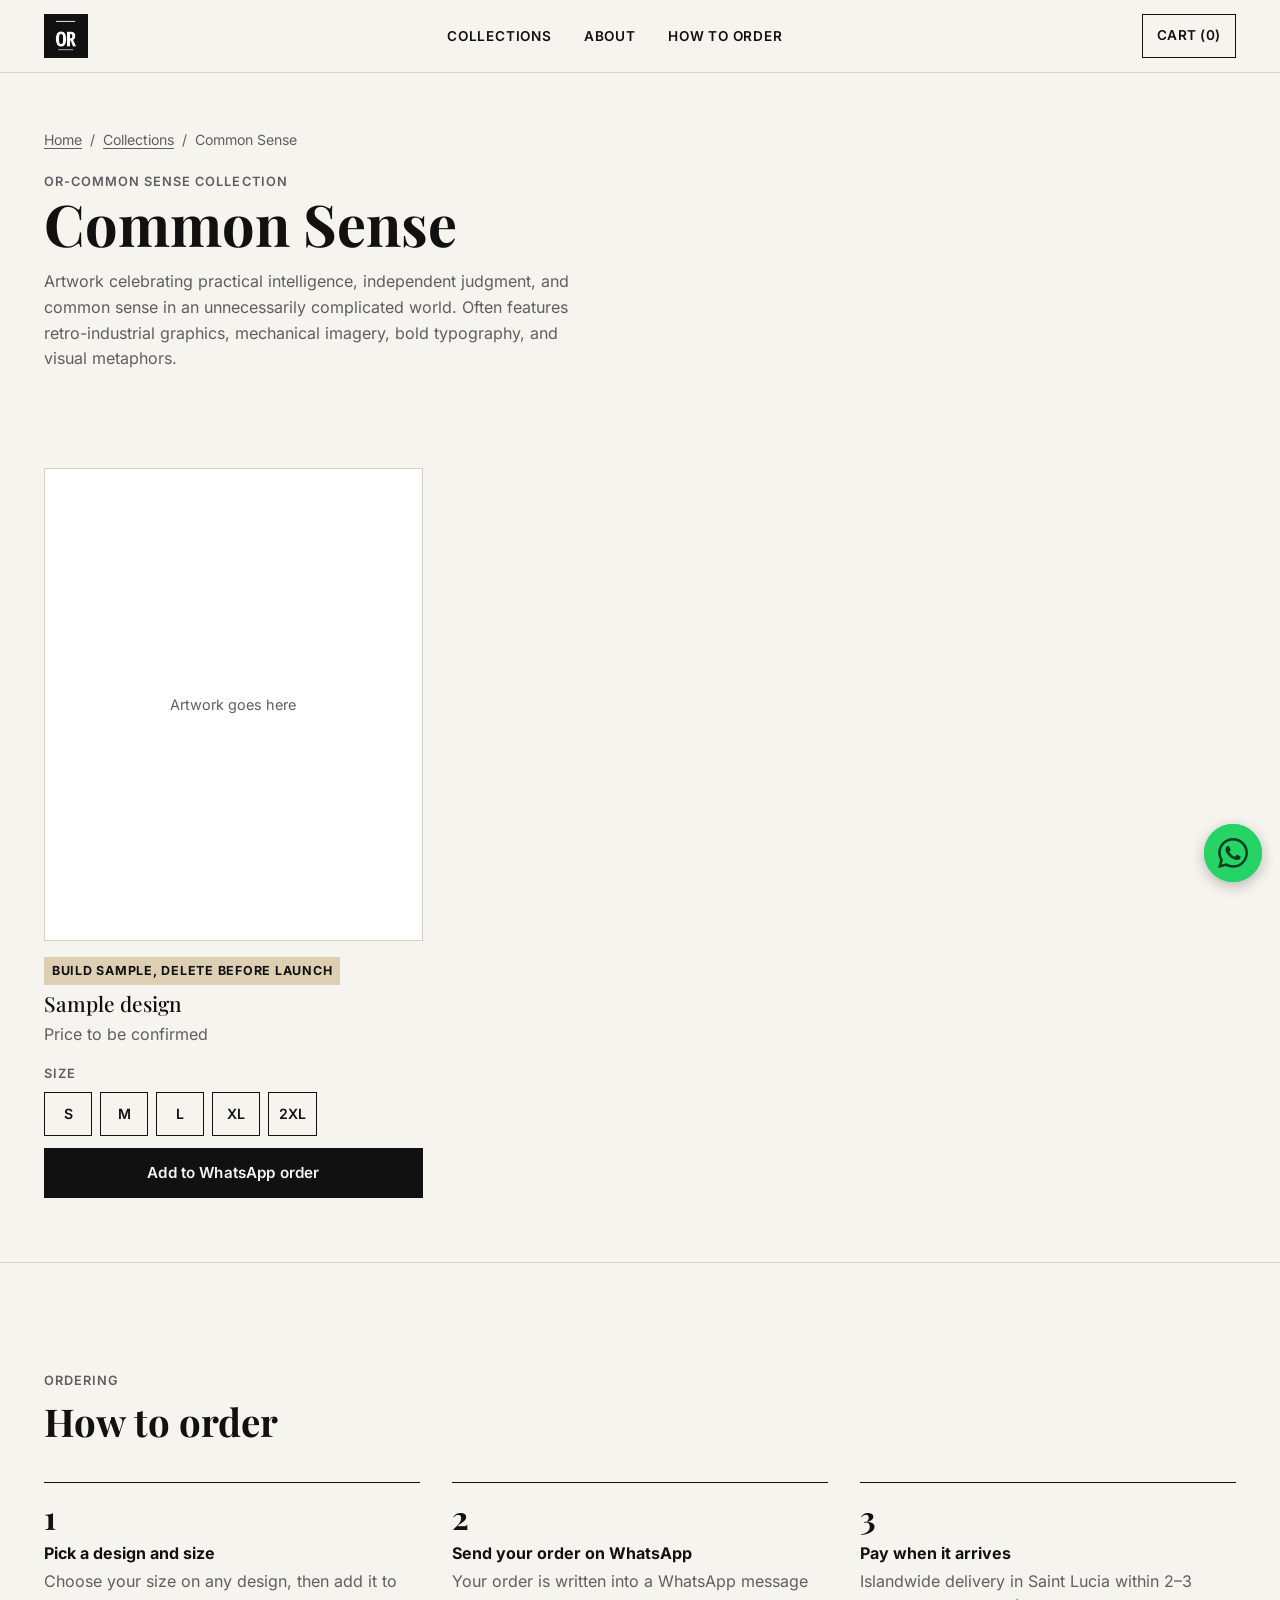
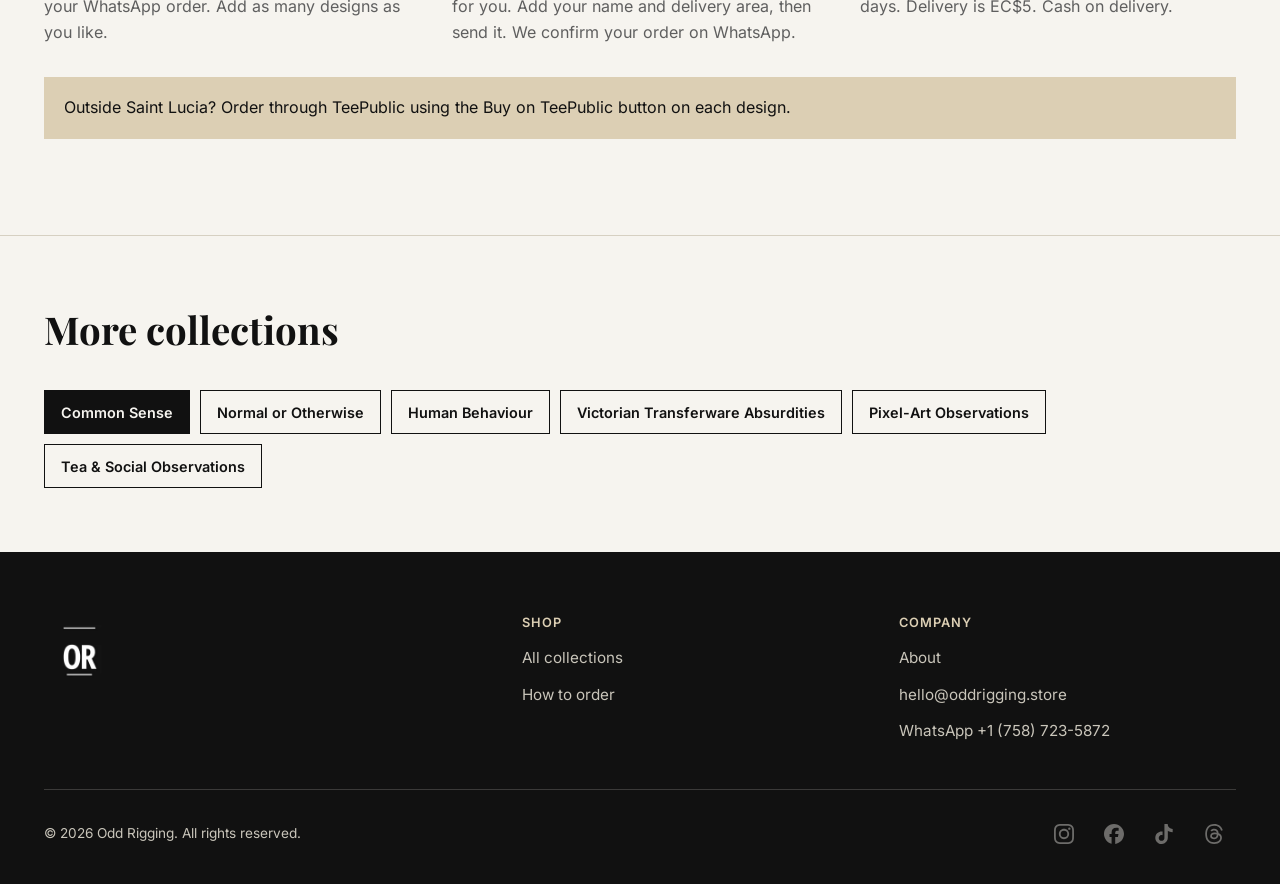
==== common-sense.html @ 27096a39 "Add files via upload" ====
<!DOCTYPE html>
<html lang="en">
<head>
<meta charset="UTF-8">
<meta name="viewport" content="width=device-width, initial-scale=1">
<meta http-equiv="Content-Security-Policy" content="default-src 'self'; script-src 'self'; style-src 'self'; img-src 'self' data:; font-src 'self'; connect-src 'self'; form-action 'self' https://app.kit.com; frame-src 'none'; object-src 'none'; base-uri 'self'; manifest-src 'self'">
<meta name="referrer" content="strict-origin-when-cross-origin">
<title>Common Sense | ODD RIGGING</title>
<meta name="description" content="Common Sense: T-shirts by ODD RIGGING, sizes S to 2XL. Order on WhatsApp for islandwide Saint Lucia delivery, or buy on TeePublic.">
<meta name="robots" content="index, follow">
<link rel="canonical" href="https://oddrigging.store/common-sense.html">
<meta name="theme-color" content="#111111">

<meta property="og:type" content="website">
<meta property="og:site_name" content="ODD RIGGING">
<meta property="og:locale" content="en_US">
<meta property="og:title" content="Common Sense | ODD RIGGING">
<meta property="og:description" content="Common Sense: T-shirts by ODD RIGGING, sizes S to 2XL. Order on WhatsApp for islandwide Saint Lucia delivery, or buy on TeePublic.">
<meta property="og:url" content="https://oddrigging.store/common-sense.html">
<!-- ASSET NEEDED: images/og-cover.jpg, exactly 1200x630 -->
<meta property="og:image" content="https://oddrigging.store/images/og-cover.jpg">
<meta property="og:image:width" content="1200">
<meta property="og:image:height" content="630">
<meta property="og:image:alt" content="ODD RIGGING wordmark and OR mark">
<meta name="twitter:card" content="summary_large_image">
<meta name="twitter:title" content="Common Sense | ODD RIGGING">
<meta name="twitter:description" content="Common Sense: T-shirts by ODD RIGGING, sizes S to 2XL. Order on WhatsApp for islandwide Saint Lucia delivery, or buy on TeePublic.">
<meta name="twitter:image" content="https://oddrigging.store/images/og-cover.jpg">

<!-- Full favicon set + site.webmanifest come in the SEO stage -->
<link rel="icon" type="image/png" sizes="160x160" href="images/or-mark-160.png">
<link rel="apple-touch-icon" href="images/or-mark-512.png">

<link rel="preload" href="assets/fonts/playfair-display-latin-700-normal.woff2" as="font" type="font/woff2" crossorigin>
<link rel="preload" href="assets/fonts/inter-latin-400-normal.woff2" as="font" type="font/woff2" crossorigin>
<link rel="stylesheet" href="assets/css/or.css">
<script src="assets/js/or.js" defer></script>
<script type="application/ld+json">
{
 "@context": "https://schema.org",
 "@type": "CollectionPage",
 "name": "Common Sense | ODD RIGGING",
 "url": "https://oddrigging.store/common-sense.html",
 "description": "Artwork celebrating practical intelligence, independent judgment, and common sense in an unnecessarily complicated world. Often features retro-industrial graphics, mechanical imagery, bold typography, and visual metaphors.",
 "isPartOf": {
  "@type": "WebSite",
  "name": "ODD RIGGING",
  "url": "https://oddrigging.store/"
 }
}
</script>
<script type="application/ld+json">
{
 "@context": "https://schema.org",
 "@type": "BreadcrumbList",
 "itemListElement": [
  {
   "@type": "ListItem",
   "position": 1,
   "name": "Home",
   "item": "https://oddrigging.store/"
  },
  {
   "@type": "ListItem",
   "position": 2,
   "name": "Common Sense",
   "item": "https://oddrigging.store/common-sense.html"
  }
 ]
}
</script>
</head>
<body>
<a href="#main" class="skip-link">Skip to main content</a>

<header class="site-header">
  <div class="wrap header-inner">
    <a href="./" class="brand">
      <picture>
        <source srcset="images/or-mark-160.webp" type="image/webp">
        <img src="images/or-mark-160.png" alt="ODD RIGGING home" width="44" height="44">
      </picture>
    </a>
    <nav class="main-nav" aria-label="Main">
      <ul>
        <li><a href="index.html#collections">Collections</a></li>
        <li><a href="index.html#about">About</a></li>
        <li><a href="index.html#how-to-order">How to order</a></li>
      </ul>
    </nav>
    <div class="header-actions">
      <button type="button" class="cart-btn" data-open="cart" aria-haspopup="dialog" aria-expanded="false">Cart (<span data-or="cart-count">0</span><span class="vh" data-or="cart-unit"> items</span>)</button>
      <button type="button" class="menu-btn" data-open="menu" aria-haspopup="dialog" aria-expanded="false" aria-label="Open menu">
        <span></span><span></span><span></span>
      </button>
    </div>
  </div>
</header>

<dialog id="menu-dialog" class="sheet" aria-labelledby="menu-title">
  <div class="sheet-inner">
    <div class="sheet-head">
      <h2 id="menu-title">Menu</h2>
      <button type="button" class="close-btn" data-close-dialog aria-label="Close menu">&times;</button>
    </div>
    <nav aria-label="Mobile">
      <ul class="menu-list">
        <li><a href="index.html#collections">Collections</a></li>
        <li><a href="index.html#about">About</a></li>
        <li><a href="index.html#how-to-order">How to order</a></li>
      </ul>
    </nav>
  </div>
</dialog>

<main id="main">

  <section class="page-head" aria-labelledby="page-h">
    <div class="wrap">
      <nav class="breadcrumb" aria-label="Breadcrumb">
        <ol>
          <li><a href="./">Home</a></li>
          <li><a href="index.html#collections">Collections</a></li>
          <li aria-current="page">Common Sense</li>
        </ol>
      </nav>
      <p class="label">OR-COMMON SENSE COLLECTION</p>
      <h1 id="page-h">Common Sense</h1>
      <p class="intro">Artwork celebrating practical intelligence, independent judgment, and common sense in an unnecessarily complicated world. Often features retro-industrial graphics, mechanical imagery, bold typography, and visual metaphors.</p>
    </div>
  </section>

  <section class="section-tight" aria-labelledby="designs-h">
    <div class="wrap">
      <h2 id="designs-h" class="vh">Designs in Common Sense</h2>

      <!-- ================= DESIGN CARD TEMPLATE =================
           Copy one <article> per design (up to 6 per collection).
           data-id:        unique, lowercase, letters/numbers/hyphens (e.g. c1-01)
           data-price:     number only, e.g. 85 (currency is set in assets/js/or.js)
                           leave empty to show "Price to be confirmed"
           data-sizes:     optional, e.g. "S,M,L" — leave out to offer S to 2XL
           data-teepublic: full https://www.teepublic.com/... link — leave empty to hide the button
      <article class="product" data-id="c1-01" data-price="" data-teepublic="">
        <div class="product-media">
          <picture>
            <source srcset="images/c1-01.webp" type="image/webp">
            <img src="images/c1-01.jpg" alt="DESCRIBE THE DESIGN" width="1200" height="1500" loading="lazy" decoding="async">
          </picture>
        </div>
        <div class="product-body">
          <h3 class="product-name">DESIGN NAME</h3>
          <p class="product-price"></p>
          <div class="product-options"></div>
        </div>
      </article>
      ========================================================== -->
      <div class="product-grid">
        <!-- BUILD SAMPLE: lets you test the WhatsApp cart now. DELETE this whole <article> before launch. -->
        <article class="product" data-id="c1-sample" data-price="" data-teepublic="">
          <div class="product-media is-empty"><span>Artwork goes here</span></div>
          <div class="product-body">
            <p class="sample-flag">Build sample, delete before launch</p>
            <h3 class="product-name">Sample design</h3>
            <p class="product-price"></p>
            <div class="product-options"></div>
          </div>
        </article>
      </div>
      <p id="collection-empty" class="empty-state">Designs for this collection are being added.</p>
    </div>
  </section>

  <hr class="rule">

  <section class="section" id="how-to-order" aria-labelledby="how-h">
    <div class="wrap">
      <div class="section-head">
        <p class="label">Ordering</p>
        <h2 id="how-h">How to order</h2>
      </div>
      <ol class="steps">
        <li>
          <h3>Pick a design and size</h3>
          <p>Choose your size on any design, then add it to your WhatsApp order. Add as many designs as you like.</p>
        </li>
        <li>
          <h3>Send your order on WhatsApp</h3>
          <p>Your order is written into a WhatsApp message for you. Add your name and delivery area, then send it. We confirm your order on WhatsApp.</p>
        </li>
        <li>
          <h3>Pay when it arrives</h3>
          <p>Islandwide delivery in Saint Lucia within 2&ndash;3 days. Delivery is <span data-or="delivery-fee">EC$5</span>. Cash on delivery.</p>
        </li>
      </ol>
      <p class="abroad">Outside Saint Lucia? Order through TeePublic using the Buy on TeePublic button on each design.</p>
    </div>
  </section>

  <hr class="rule">

  <section class="section-tight" aria-labelledby="more-h">
    <div class="wrap">
      <div class="section-head"><h2 id="more-h">More collections</h2></div>
      <ul class="other-collections">
        <li><a href="common-sense.html" aria-current="page">Common Sense</a></li>
        <li><a href="normal-or-otherwise.html">Normal or Otherwise</a></li>
        <li><a href="human-behaviour.html">Human Behaviour</a></li>
        <li><a href="transferware.html">Victorian Transferware Absurdities</a></li>
        <li><a href="pixel-art.html">Pixel-Art Observations</a></li>
        <li><a href="tea.html">Tea &amp; Social Observations</a></li>
      </ul>
    </div>
  </section>

</main>

<footer class="site-footer on-dark">
  <div class="wrap">
    <div class="footer-grid">
      <div>
        <a href="./" class="footer-mark">
          <picture>
            <source srcset="images/or-mark-160.webp" type="image/webp">
            <img src="images/or-mark-160.png" alt="ODD RIGGING home" width="72" height="72" loading="lazy" decoding="async">
          </picture>
        </a>
      </div>
      <div>
        <h2 class="footer-h">Shop</h2>
        <ul class="footer-list">
          <li><a href="index.html#collections">All collections</a></li>
          <li><a href="index.html#how-to-order">How to order</a></li>
        </ul>
      </div>
      <div>
        <h2 class="footer-h">Company</h2>
        <ul class="footer-list">
          <li><a href="index.html#about">About</a></li>
          <!-- Mailbox works once Cloudflare Email Routing is set up for oddrigging.store -->
          <li><a href="mailto:hello@oddrigging.store">hello@oddrigging.store</a></li>
          <li><a href="https://wa.me/17587235872" target="_blank" rel="noopener noreferrer">WhatsApp +1 (758) 723-5872<span class="vh"> (opens WhatsApp)</span></a></li>
        </ul>
      </div>
      <!-- POLICIES column (Shipping &amp; Returns, Privacy, Terms) returns when the real pages exist. -->
    </div>
    <div class="footer-bottom">
      <p>&copy; <span data-or="year">2026</span> Odd Rigging. All rights reserved.</p>
      <ul class="social" aria-label="Social media">
          <li><a data-social="instagram" aria-disabled="true"><svg aria-hidden="true" focusable="false"><use href="assets/icons/icons.svg#i-instagram"></use></svg><span class="vh">ODD RIGGING on Instagram</span></a></li>
          <li><a data-social="facebook" aria-disabled="true"><svg aria-hidden="true" focusable="false"><use href="assets/icons/icons.svg#i-facebook"></use></svg><span class="vh">ODD RIGGING on Facebook</span></a></li>
          <li><a data-social="tiktok" aria-disabled="true"><svg aria-hidden="true" focusable="false"><use href="assets/icons/icons.svg#i-tiktok"></use></svg><span class="vh">ODD RIGGING on TikTok</span></a></li>
          <li><a data-social="threads" aria-disabled="true"><svg aria-hidden="true" focusable="false"><use href="assets/icons/icons.svg#i-threads"></use></svg><span class="vh">ODD RIGGING on Threads</span></a></li>
      </ul>
    </div>
  </div>
  <a class="wa-float" href="https://wa.me/17587235872?text=Hi%20ODD%20RIGGING%2C%20I%20have%20a%20question." target="_blank" rel="noopener noreferrer" aria-label="Chat with ODD RIGGING on WhatsApp"><svg aria-hidden="true" focusable="false"><use href="assets/icons/icons.svg#i-whatsapp"></use></svg></a>
</footer>

<dialog id="cart-dialog" class="sheet" aria-labelledby="cart-title">
  <div class="sheet-inner">
    <div class="sheet-head">
      <h2 id="cart-title">Your order</h2>
      <button type="button" class="close-btn" data-close-dialog aria-label="Close order">&times;</button>
    </div>
    <p id="cart-empty" class="cart-empty">Your order is empty. Choose a design and size to start.</p>
    <ul id="cart-lines" class="cart-lines" aria-label="Items in your order"></ul>
    <div id="cart-summary" class="cart-summary" hidden>
      <div><span>Items</span><span id="sum-items"></span></div>
      <div><span>Delivery</span><span id="sum-delivery"></span></div>
      <div class="total"><span>Total</span><span id="sum-total"></span></div>
    </div>
    <p class="cart-note"><span data-or="delivery-text">Islandwide delivery in Saint Lucia, 2&ndash;3 days. Cash on delivery.</span> Outside Saint Lucia? Use Buy on TeePublic on each design.</p>
    <div class="cart-actions">
      <a id="cart-send" class="btn btn-solid btn-block" aria-disabled="true" tabindex="-1" target="_blank" rel="noopener noreferrer"><svg aria-hidden="true" focusable="false"><use href="assets/icons/icons.svg#i-whatsapp"></use></svg>Send order on WhatsApp<span class="vh"> (opens WhatsApp)</span></a>
      <p id="cart-sent" class="cart-sent" hidden>WhatsApp should now be open with your order. Once you have sent it, you can clear this order.</p>
      <button type="button" id="cart-clear" class="btn btn-block" hidden>Clear order</button>
    </div>
  </div>
</dialog>



<div id="or-live" class="vh" aria-live="polite" aria-atomic="true"></div>
</body>
</html>
---- assets/css/or.css ----
/* ==========================================================================
   ODD RIGGING — shared stylesheet (all pages)
   Palette sampled from the official identity boards:
   black #111111 · ivory #F6F4EF · kraft #DCCFB4 · secondary text #5F5F5F
   Fonts self-hosted (SIL OFL, licences in /assets/fonts/).
   ========================================================================== */

@font-face{font-family:"Playfair Display";font-style:normal;font-weight:500;font-display:swap;src:url("../fonts/playfair-display-latin-500-normal.woff2") format("woff2");}
@font-face{font-family:"Playfair Display";font-style:normal;font-weight:700;font-display:swap;src:url("../fonts/playfair-display-latin-700-normal.woff2") format("woff2");}
@font-face{font-family:"Inter";font-style:normal;font-weight:400;font-display:swap;src:url("../fonts/inter-latin-400-normal.woff2") format("woff2");}
@font-face{font-family:"Inter";font-style:normal;font-weight:600;font-display:swap;src:url("../fonts/inter-latin-600-normal.woff2") format("woff2");}
@font-face{font-family:"Inter";font-style:normal;font-weight:700;font-display:swap;src:url("../fonts/inter-latin-700-normal.woff2") format("woff2");}

:root{
  --black:#111111;
  --ivory:#F6F4EF;
  --kraft:#DCCFB4;
  --white:#FFFFFF;
  --ink-2:#5F5F5F;      /* secondary text — 6.1:1 on ivory, 6.4:1 on white */
  --line:#D6D0C2;       /* decorative rules only, never text */
  --on-dark-2:#C9C5BA;  /* secondary text on black — 10.9:1 */
  --error:#A3241A;

  --serif:"Playfair Display", Georgia, "Times New Roman", serif;
  --sans:"Inter", system-ui, -apple-system, "Segoe UI", Roboto, sans-serif;

  --wrap:1240px;
  --pad:24px;
  --ease:cubic-bezier(.4,0,.2,1);
}

@media (prefers-reduced-motion: reduce){
  *,*::before,*::after{animation-duration:.01ms !important;transition-duration:.01ms !important;scroll-behavior:auto !important;}
}

/* ---------- base ---------- */
*,*::before,*::after{box-sizing:border-box;}
html{scroll-behavior:smooth;scroll-padding-top:84px;}
html:has(dialog[open]){overflow:hidden;}
body{
  margin:0;background:var(--ivory);color:var(--black);
  font-family:var(--sans);font-size:16px;line-height:1.6;
  -webkit-font-smoothing:antialiased;
  overflow-x:clip;   /* stops sideways scroll without breaking the sticky header */
}
img{max-width:100%;height:auto;display:block;}
a{color:inherit;}
button,input,select{font:inherit;color:inherit;}
button{cursor:pointer;}
h1,h2,h3{font-family:var(--serif);font-weight:700;margin:0;line-height:1.1;overflow-wrap:break-word;}
p{margin:0;}
::selection{background:var(--black);color:var(--ivory);}

/* focus — dark ring on light surfaces, ivory ring on black surfaces */
:focus-visible{outline:2px solid var(--black);outline-offset:3px;}
.on-dark :focus-visible{outline-color:var(--ivory);}

.wrap{max-width:var(--wrap);margin:0 auto;padding:0 var(--pad);}
.vh{position:absolute !important;width:1px;height:1px;padding:0;margin:-1px;overflow:hidden;clip:rect(0 0 0 0);white-space:nowrap;border:0;}

.skip-link{
  position:absolute;left:1rem;top:-100px;z-index:3000;
  background:var(--black);color:var(--ivory);padding:.6rem 1rem;font-weight:600;text-decoration:none;
}
.skip-link:focus{top:.5rem;}

.label{font-size:.8rem;font-weight:600;letter-spacing:.08em;text-transform:uppercase;color:var(--ink-2);}

/* ---------- buttons ---------- */
.btn{
  display:inline-flex;align-items:center;justify-content:center;gap:10px;
  min-height:48px;padding:12px 24px;
  font-family:var(--sans);font-weight:600;font-size:.95rem;letter-spacing:.01em;text-decoration:none;
  border:1.5px solid var(--black);background:transparent;color:var(--black);border-radius:0;
  transition:background .18s var(--ease),color .18s var(--ease);
}
.btn:hover{background:var(--black);color:var(--ivory);}
.btn-solid{background:var(--black);color:var(--ivory);}
.btn-solid:hover{background:var(--ivory);color:var(--black);}
.btn-block{width:100%;}
.btn:disabled,.btn[aria-disabled="true"]{opacity:.45;cursor:not-allowed;}
.btn:disabled:hover{background:transparent;color:var(--black);}
.btn-solid:disabled:hover{background:var(--black);color:var(--ivory);}
.btn svg{width:20px;height:20px;flex:none;}
.link-btn{background:none;border:0;padding:0;text-decoration:underline;text-underline-offset:3px;font-weight:600;}

/* ---------- header ---------- */
.site-header{position:sticky;top:0;z-index:100;background:var(--ivory);border-bottom:1px solid var(--line);}
.header-inner{display:flex;align-items:center;justify-content:space-between;gap:20px;min-height:72px;}
.brand{display:inline-block;line-height:0;}
.brand img{width:44px;height:44px;}
.main-nav ul{display:flex;gap:32px;list-style:none;margin:0;padding:0;}
.main-nav a{font-size:.85rem;font-weight:600;letter-spacing:.06em;text-transform:uppercase;text-decoration:none;padding:6px 0;border-bottom:1px solid transparent;}
.main-nav a:hover,.main-nav a[aria-current="page"]{border-bottom-color:var(--black);}
.header-actions{display:flex;align-items:center;gap:8px;}
.cart-btn{
  min-height:44px;padding:0 14px;border:1.5px solid var(--black);background:transparent;
  font-size:.85rem;font-weight:600;letter-spacing:.04em;text-transform:uppercase;
}
.cart-btn:hover{background:var(--black);color:var(--ivory);}
.menu-btn{display:none;width:44px;height:44px;border:0;background:none;padding:0;}
.menu-btn span{display:block;width:22px;height:2px;background:var(--black);margin:5px auto;}

/* ---------- dialogs (menu + cart) ---------- */
dialog{border:0;padding:0;margin:0;background:var(--ivory);color:var(--black);max-width:none;max-height:none;}
dialog::backdrop{background:rgba(17,17,17,.5);}
.sheet{
  position:fixed;inset:0 0 0 auto;height:100%;width:min(100vw,420px);
  border-left:1px solid var(--black);overflow-y:auto;
}
.sheet[open]{animation:sheet-in .22s var(--ease);}
@keyframes sheet-in{from{transform:translateX(24px);opacity:0;}to{transform:none;opacity:1;}}
.sheet-inner{padding:20px 24px 32px;display:flex;flex-direction:column;min-height:100%;}
.sheet-head{display:flex;align-items:center;justify-content:space-between;gap:16px;padding-bottom:16px;border-bottom:1px solid var(--line);}
.sheet-head h2{font-size:1.5rem;}
.close-btn{width:44px;height:44px;border:0;background:none;font-size:28px;line-height:1;padding:0;}
.menu-list{list-style:none;margin:28px 0 0;padding:0;display:grid;gap:6px;}
.menu-list a{display:block;padding:10px 0;font-family:var(--serif);font-size:1.5rem;font-weight:500;text-decoration:none;}

/* cart */
.cart-empty{margin-top:24px;color:var(--ink-2);}
.cart-lines{list-style:none;margin:8px 0 0;padding:0;}
.cart-line{display:grid;grid-template-columns:1fr auto;gap:6px 16px;padding:16px 0;border-bottom:1px solid var(--line);}
.cart-line-name{font-weight:600;}
.cart-line-meta{color:var(--ink-2);font-size:.9rem;}
.cart-line .full{grid-column:1 / -1;}
.cart-line-controls{grid-column:1 / -1;display:flex;align-items:center;justify-content:space-between;gap:12px;}
.qty{display:inline-flex;align-items:center;border:1.5px solid var(--black);}
.qty button{width:44px;height:40px;border:0;background:none;font-size:1.2rem;}
.qty button:disabled{opacity:.35;cursor:not-allowed;}
.qty output{min-width:2ch;text-align:center;font-weight:600;}
.cart-summary{margin-top:20px;display:grid;gap:6px;}
.cart-summary div{display:flex;justify-content:space-between;gap:12px;}
.cart-summary .total{font-weight:700;font-size:1.1rem;padding-top:8px;border-top:1px solid var(--black);}
.cart-note{font-size:.88rem;color:var(--ink-2);margin-top:14px;}
.cart-actions{margin-top:auto;padding-top:24px;display:grid;gap:12px;}
.cart-sent{font-size:.9rem;}

/* ---------- hero ---------- */
.hero-grid{display:grid;grid-template-columns:1.05fr .95fr;min-height:620px;}
.hero-media{background:var(--black);overflow:hidden;}
.hero-media img{width:100%;height:100%;object-fit:cover;}
.hero-copy{display:flex;flex-direction:column;justify-content:center;padding:72px 60px;}
.hero-copy .label{margin-bottom:18px;}
.hero-copy h1{font-size:clamp(2.2rem,4.4vw,4rem);}
.hero-copy .sub{margin-top:22px;max-width:42ch;color:var(--ink-2);font-size:1.05rem;}
.hero-ctas{display:flex;flex-wrap:wrap;gap:16px 24px;align-items:center;margin-top:34px;}

/* campaign band — matches the identity's kraft band */
.campaign-band{background:var(--kraft);padding:26px 0;text-align:center;}
.campaign-band p{font-weight:700;letter-spacing:.02em;text-transform:uppercase;font-size:1rem;}

/* ---------- sections ---------- */
.section{padding:96px 0;}
.section-tight{padding:64px 0;}
.section-head{margin-bottom:40px;max-width:60ch;}
.section-head h2{font-size:clamp(1.8rem,3vw,2.5rem);margin-top:8px;}
.section-head p{margin-top:12px;color:var(--ink-2);}
.rule{height:1px;background:var(--line);border:0;margin:0;}

/* collections grid (homepage) */
.collection-grid{list-style:none;margin:0;padding:0;display:grid;grid-template-columns:repeat(3,minmax(0,1fr));gap:1px;background:var(--black);border:1px solid var(--black);}
.collection-tile a{
  display:flex;flex-direction:column;justify-content:space-between;gap:40px;
  min-height:240px;padding:28px;background:var(--ivory);text-decoration:none;
  transition:background .2s var(--ease),color .2s var(--ease);
}
.collection-tile a:hover{background:var(--black);color:var(--ivory);}
.collection-tile a:hover .tile-meta{color:var(--on-dark-2);}
.collection-tile h3{font-size:clamp(1.5rem,2.2vw,1.9rem);}
.tile-meta{font-size:.9rem;color:var(--ink-2);}
.tile-media{margin:-28px -28px 0;aspect-ratio:4/3;overflow:hidden;background:var(--white);}
.tile-media img{width:100%;height:100%;object-fit:cover;}

/* OR moment — official mark, never redrawn */
.section-black{background:var(--black);color:var(--ivory);}
.or-moment{display:grid;grid-template-columns:1fr auto 1fr;align-items:center;gap:32px;padding:72px 0;}
.or-moment .side{font-weight:700;font-size:clamp(1.6rem,4vw,2.8rem);text-transform:uppercase;letter-spacing:-.01em;line-height:1.05;}
.or-moment .side-left{text-align:right;}
.or-moment .side-right{text-align:left;}
.or-moment .or-mark{width:132px;height:132px;}

/* about */
.about-grid{display:grid;grid-template-columns:1fr 1fr;gap:64px;align-items:center;}
.about-media{background:var(--kraft);}
.about-copy p{color:var(--ink-2);font-size:1.05rem;max-width:48ch;}
.about-copy h2{font-size:clamp(1.8rem,3vw,2.5rem);margin:8px 0 18px;}
.about-copy p + p{margin-top:16px;}

/* how to order */
.steps{list-style:none;counter-reset:step;margin:0;padding:0;display:grid;grid-template-columns:repeat(3,minmax(0,1fr));gap:32px;}
.steps li{counter-increment:step;border-top:1.5px solid var(--black);padding-top:18px;}
.steps li::before{content:counter(step);display:block;font-family:var(--serif);font-weight:700;font-size:2rem;line-height:1;margin-bottom:12px;}
.steps h3{font-family:var(--sans);font-size:1rem;font-weight:700;margin-bottom:6px;}
.steps p{color:var(--ink-2);}
.abroad{margin-top:32px;padding:18px 20px;background:var(--kraft);}

/* newsletter */
.newsletter-wrap{background:var(--white);border-top:1px solid var(--line);border-bottom:1px solid var(--line);}
.newsletter-grid{display:flex;flex-wrap:wrap;gap:32px 48px;justify-content:space-between;align-items:flex-start;}
.newsletter-grid h2{font-size:clamp(1.5rem,2.4vw,1.9rem);margin-top:8px;}
.newsletter-form{flex:1;min-width:min(100%,280px);max-width:480px;}
.newsletter-row{display:flex;flex-wrap:wrap;gap:12px;}
.newsletter-row input{flex:1;min-width:0;min-height:48px;padding:12px 16px;border:1.5px solid var(--black);background:var(--white);}
.newsletter-row input::placeholder{color:var(--ink-2);}
.newsletter-note{font-size:.85rem;color:var(--ink-2);margin-top:10px;}

/* ---------- collection page ---------- */
.page-head{padding:56px 0 32px;}
.breadcrumb ol{list-style:none;margin:0 0 20px;padding:0;display:flex;flex-wrap:wrap;gap:8px;font-size:.88rem;color:var(--ink-2);}
.breadcrumb li + li::before{content:"/";margin-right:8px;}
.breadcrumb a{text-decoration:underline;text-underline-offset:3px;}
.page-head h1{font-size:clamp(2.2rem,5vw,3.6rem);}
.page-head .intro{margin-top:14px;max-width:56ch;color:var(--ink-2);}

.product-grid{display:grid;grid-template-columns:repeat(3,minmax(0,1fr));gap:40px 28px;}
.product{display:flex;flex-direction:column;}
.product-media{aspect-ratio:4/5;background:var(--white);overflow:hidden;border:1px solid var(--line);}
.product-media img{width:100%;height:100%;object-fit:cover;}
.product-media.is-empty{display:flex;align-items:center;justify-content:center;color:var(--ink-2);font-size:.9rem;}
.product-body{padding-top:16px;display:flex;flex-direction:column;gap:6px;flex:1;}
.product-name{font-family:var(--serif);font-weight:500;font-size:1.3rem;line-height:1.2;}
.product-price{color:var(--ink-2);}
.product-options{display:flex;flex-direction:column;gap:12px;margin-top:10px;}
.sample-flag{align-self:flex-start;background:var(--kraft);font-size:.78rem;font-weight:700;letter-spacing:.06em;text-transform:uppercase;padding:4px 8px;}

.sizes{border:0;margin:0;padding:0;min-width:0;}
.sizes legend{padding:0;margin-bottom:8px;font-size:.8rem;font-weight:600;letter-spacing:.08em;text-transform:uppercase;color:var(--ink-2);}
.size-row{display:flex;flex-wrap:wrap;gap:8px;}
.size-opt input{position:absolute;opacity:0;width:1px;height:1px;}
.size-opt span{
  display:inline-flex;align-items:center;justify-content:center;min-width:48px;height:44px;padding:0 10px;
  border:1.5px solid var(--black);font-size:.88rem;font-weight:600;cursor:pointer;
}
.size-opt input:checked + span{background:var(--black);color:var(--ivory);}
.size-opt input:focus-visible + span{outline:2px solid var(--black);outline-offset:3px;}
.sizes[aria-invalid="true"] .size-opt span{border-color:var(--error);}
.size-error{color:var(--error);font-size:.88rem;font-weight:600;}
.added-note{font-size:.88rem;}

.empty-state{padding:40px;border:1.5px dashed var(--black);text-align:center;color:var(--ink-2);}

.other-collections{list-style:none;margin:0;padding:0;display:flex;flex-wrap:wrap;gap:10px;}
.other-collections a{display:inline-flex;align-items:center;min-height:44px;padding:0 16px;border:1.5px solid var(--black);text-decoration:none;font-weight:600;font-size:.9rem;}
.other-collections a:hover,.other-collections a[aria-current="page"]{background:var(--black);color:var(--ivory);}

/* ---------- footer ---------- */
.site-footer{background:var(--black);color:var(--on-dark-2);padding:64px 0 28px;}
.footer-grid{display:grid;grid-template-columns:1.3fr 1fr 1fr;gap:40px;padding-bottom:36px;border-bottom:1px solid rgba(246,244,239,.18);}
.footer-mark img{width:72px;height:72px;}
.footer-tag{margin-top:16px;font-size:.9rem;}
.footer-h{font-family:var(--sans);font-size:.8rem;font-weight:600;letter-spacing:.08em;text-transform:uppercase;color:var(--kraft);margin-bottom:14px;}
.footer-list{list-style:none;margin:0;padding:0;}
.footer-list li{margin-bottom:8px;}
.footer-list a{text-decoration:none;font-size:.95rem;display:inline-block;padding:2px 0;}
.footer-list a:hover{color:var(--ivory);text-decoration:underline;}
.footer-bottom{display:flex;flex-wrap:wrap;justify-content:space-between;align-items:center;gap:16px;padding-top:22px;font-size:.85rem;}
.social{list-style:none;margin:0;padding:0;display:flex;gap:6px;}
.social a{display:inline-flex;align-items:center;justify-content:center;width:44px;height:44px;color:var(--ivory);}
.social a:hover{color:var(--kraft);}
.social a[aria-disabled="true"]{opacity:.4;cursor:default;}
.social svg{width:20px;height:20px;}

/* ---------- WhatsApp float ---------- */
.wa-float{
  position:fixed;right:18px;bottom:18px;z-index:900;
  width:58px;height:58px;border-radius:50%;display:flex;align-items:center;justify-content:center;
  background:#25D366;color:#0B3D20;box-shadow:0 4px 14px rgba(0,0,0,.25);
}
.wa-float svg{width:30px;height:30px;}
.wa-float::after{
  content:"";position:absolute;inset:0;border-radius:50%;border:2px solid #25D366;
  animation:wa-pulse 2.4s ease-out infinite;
}
@keyframes wa-pulse{0%{transform:scale(1);opacity:.7;}100%{transform:scale(1.45);opacity:0;}}
.wa-float:focus-visible{outline:3px solid var(--black);outline-offset:4px;}

/* ==========================================================================
   Responsive
   ========================================================================== */
@media (max-width:991px){
  .main-nav{display:none;}
  .menu-btn{display:block;}
  .hero-grid{grid-template-columns:1fr;min-height:0;}
  .hero-media{height:340px;}
  .hero-copy{padding:52px var(--pad);}
  .collection-grid{grid-template-columns:repeat(2,minmax(0,1fr));}
  .product-grid{grid-template-columns:repeat(2,minmax(0,1fr));}
  .about-grid{grid-template-columns:1fr;gap:32px;}
  .steps{grid-template-columns:1fr;gap:24px;}
  .footer-grid{grid-template-columns:1fr 1fr;}
}
@media (max-width:767px){
  .or-moment{grid-template-columns:1fr;justify-items:center;text-align:center;gap:20px;}
  .or-moment .side-left,.or-moment .side-right{text-align:center;}
}
@media (max-width:575px){
  :root{--pad:20px;}
  .section{padding:64px 0;}
  .collection-grid,.product-grid{grid-template-columns:1fr;}
  .footer-grid{grid-template-columns:1fr;gap:28px;}
  .collection-tile a{min-height:180px;}
}
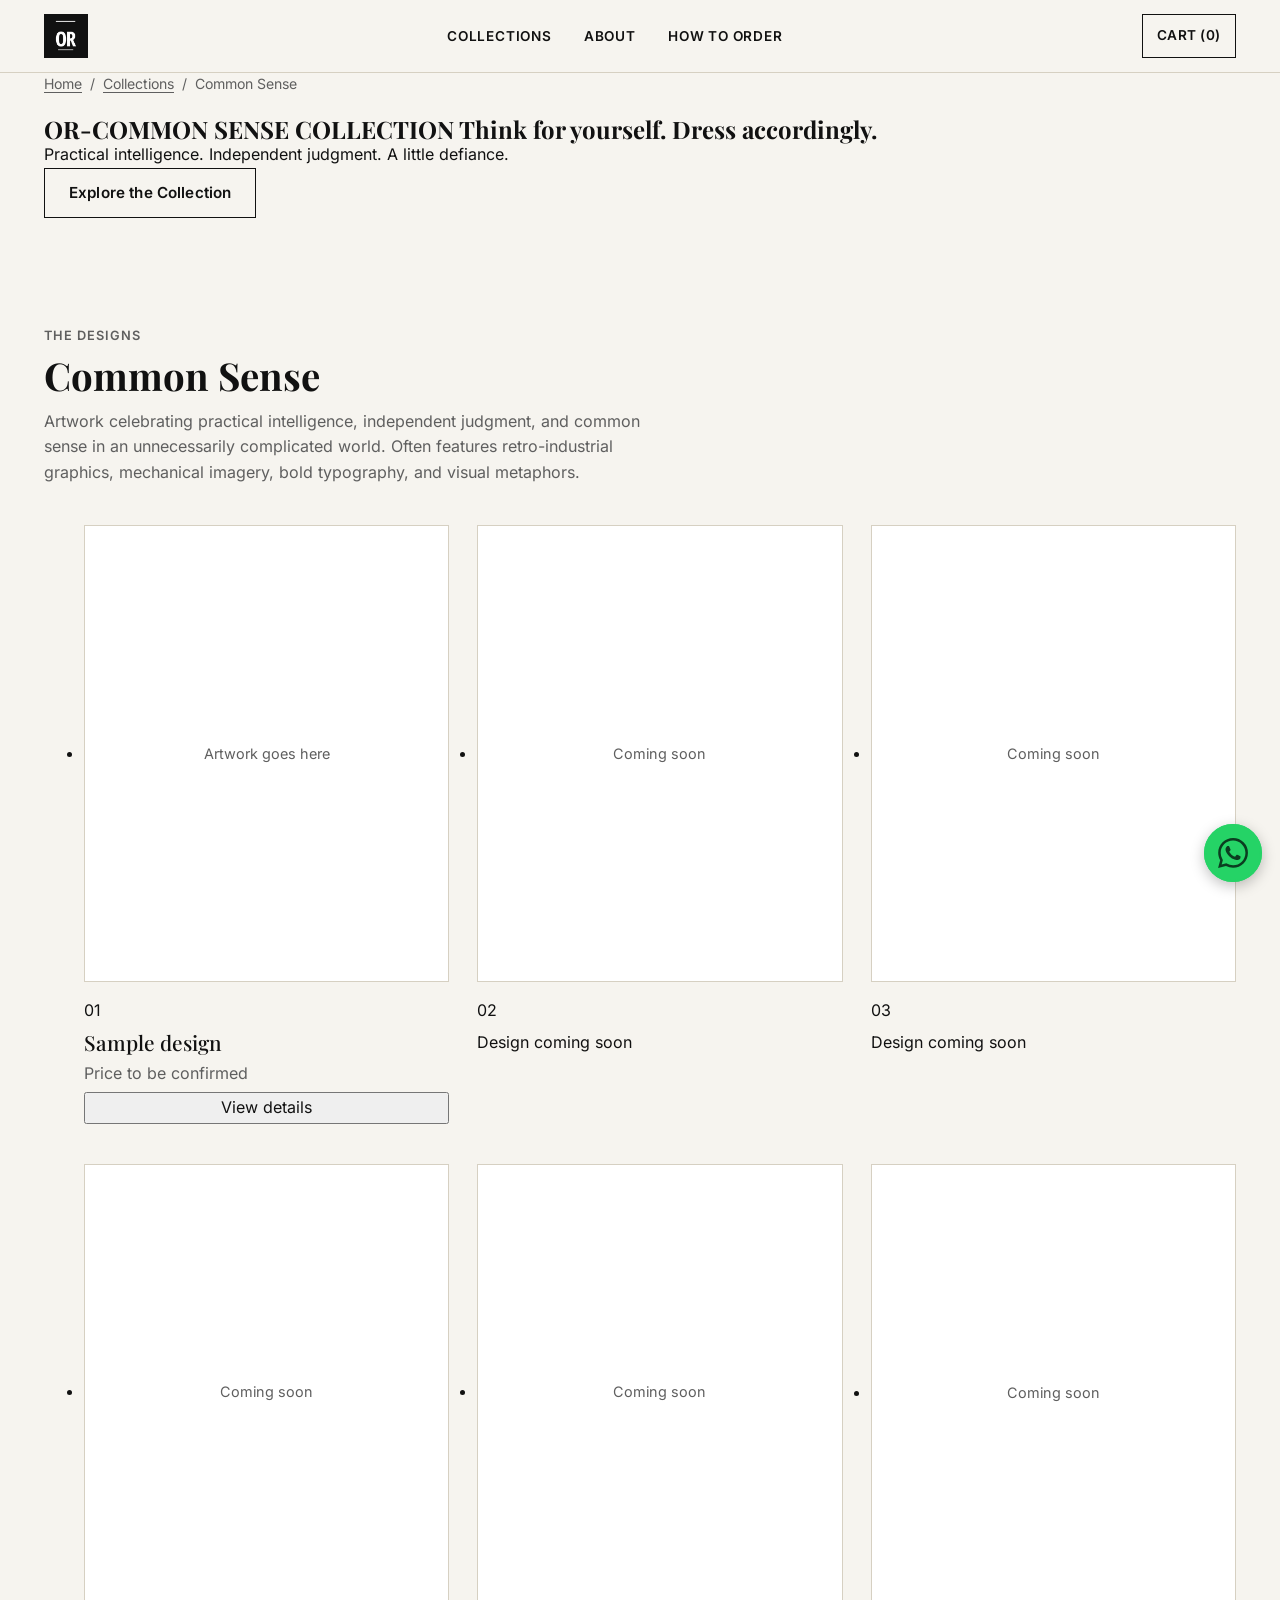
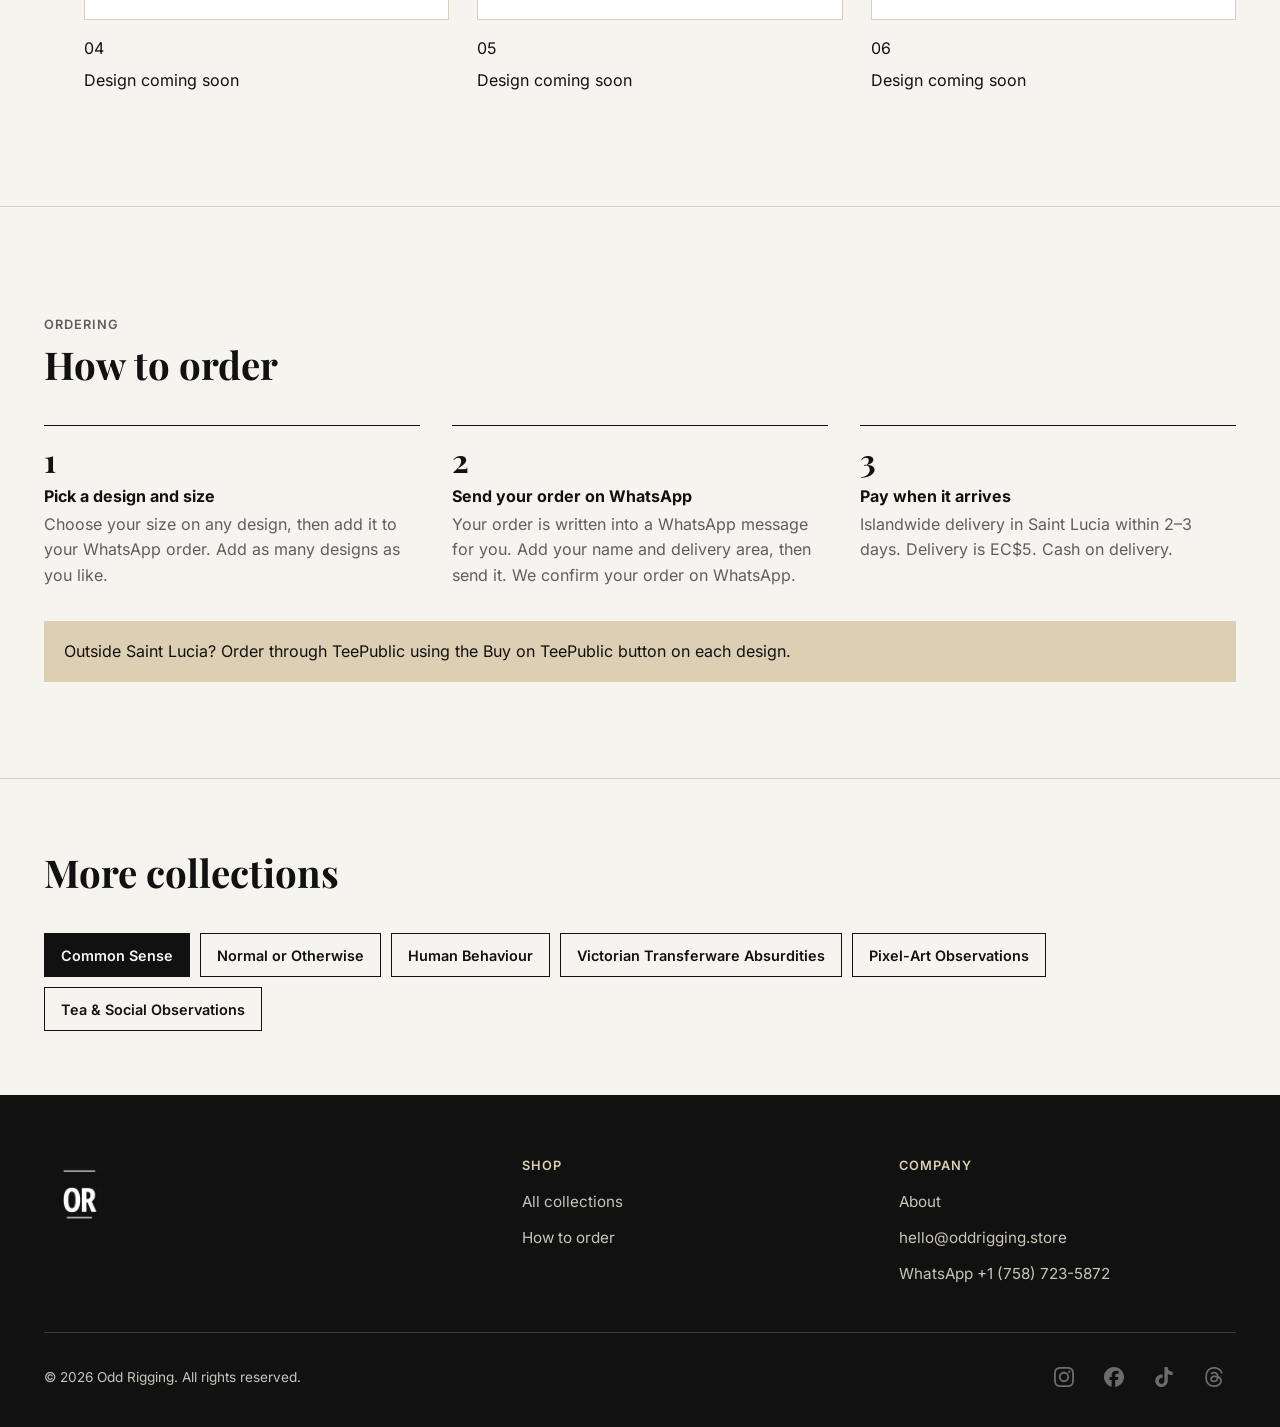
==== commit 65385c8d: "Add files via upload" ====
--- a/common-sense.html
+++ b/common-sense.html
@@ -115,7 +115,7 @@
 
 <main id="main">
 
-  <section class="page-head" aria-labelledby="page-h">
+  <section class="collection-hero on-dark" aria-labelledby="page-h">
     <div class="wrap">
       <nav class="breadcrumb" aria-label="Breadcrumb">
         <ol>
@@ -124,50 +124,125 @@
           <li aria-current="page">Common Sense</li>
         </ol>
       </nav>
-      <p class="label">OR-COMMON SENSE COLLECTION</p>
-      <h1 id="page-h">Common Sense</h1>
-      <p class="intro">Artwork celebrating practical intelligence, independent judgment, and common sense in an unnecessarily complicated world. Often features retro-industrial graphics, mechanical imagery, bold typography, and visual metaphors.</p>
+      <div class="ch-grid">
+        <div class="ch-copy">
+          <h1 id="page-h"><span class="ch-kicker">OR-COMMON SENSE COLLECTION</span> <span class="ch-headline">Think for yourself. Dress accordingly.</span></h1>
+          <p class="ch-sub">Practical intelligence. Independent judgment. A little defiance.</p>
+          <a href="#designs" class="btn btn-light">Explore the Collection</a>
+        </div>
+        <!-- ARTWORK ZONE: shows the images of designs 03, 05 and 06. Decorative (the cards below carry the real descriptions). -->
+        <div class="ch-art" aria-hidden="true">
+          <div class="ch-frame ch-frame-a"><picture><source srcset="images/common-sense-03.webp" type="image/webp"><img src="images/common-sense-03.jpg" alt="" width="1200" height="1500" decoding="async"></picture></div>
+          <div class="ch-frame ch-frame-b"><picture><source srcset="images/common-sense-05.webp" type="image/webp"><img src="images/common-sense-05.jpg" alt="" width="1200" height="1500" fetchpriority="high" decoding="async"></picture></div>
+          <div class="ch-frame ch-frame-c"><picture><source srcset="images/common-sense-06.webp" type="image/webp"><img src="images/common-sense-06.jpg" alt="" width="1200" height="1500" decoding="async"></picture></div>
+        </div>
+      </div>
     </div>
   </section>
 
-  <section class="section-tight" aria-labelledby="designs-h">
+  <section class="section" id="designs" aria-labelledby="designs-h">
     <div class="wrap">
-      <h2 id="designs-h" class="vh">Designs in Common Sense</h2>
+      <div class="section-head">
+        <p class="label">The designs</p>
+        <h2 id="designs-h">Common Sense</h2>
+        <p>Artwork celebrating practical intelligence, independent judgment, and common sense in an unnecessarily complicated world. Often features retro-industrial graphics, mechanical imagery, bold typography, and visual metaphors.</p>
+      </div>
 
       <!-- ================= DESIGN CARD TEMPLATE =================
-           Copy one <article> per design (up to 6 per collection).
-           data-id:        unique, lowercase, letters/numbers/hyphens (e.g. c1-01)
-           data-price:     number only, e.g. 85 (currency is set in assets/js/or.js)
+           data-id:        the slot id, e.g. common-sense-01 (also the image file name)
+           data-price:     number only, e.g. 85 (currency is set in assets/js/or.js);
                            leave empty to show "Price to be confirmed"
-           data-sizes:     optional, e.g. "S,M,L" — leave out to offer S to 2XL
-           data-teepublic: full https://www.teepublic.com/... link — leave empty to hide the button
-      <article class="product" data-id="c1-01" data-price="" data-teepublic="">
-        <div class="product-media">
-          <picture>
-            <source srcset="images/c1-01.webp" type="image/webp">
-            <img src="images/c1-01.jpg" alt="DESCRIBE THE DESIGN" width="1200" height="1500" loading="lazy" decoding="async">
-          </picture>
-        </div>
-        <div class="product-body">
-          <h3 class="product-name">DESIGN NAME</h3>
-          <p class="product-price"></p>
-          <div class="product-options"></div>
-        </div>
-      </article>
+           data-sizes:     optional, e.g. "S,M,L" (leave out to offer S to 2XL)
+           data-teepublic: full https://www.teepublic.com/... link (leave empty to hide the button)
+           product-desc:   the longer description, shown only in the details window
+        <li>
+          <article class="product" data-id="common-sense-01" data-price="" data-teepublic="">
+            <div class="product-media">
+              <picture>
+                <source srcset="images/common-sense-01.webp" type="image/webp">
+                <img src="images/common-sense-01.jpg" alt="DESCRIBE THE DESIGN" width="1200" height="1500" loading="lazy" decoding="async">
+              </picture>
+            </div>
+            <div class="product-body">
+              <p class="product-num">01</p>
+              <h3 class="product-name">DESIGN NAME</h3>
+              <p class="product-price"></p>
+              <div class="product-desc" hidden><p>DESIGN DESCRIPTION</p></div>
+              <button type="button" class="card-open" aria-haspopup="dialog">View details<span class="vh"> for DESIGN NAME</span></button>
+            </div>
+          </article>
+        </li>
       ========================================================== -->
-      <div class="product-grid">
-        <!-- BUILD SAMPLE: lets you test the WhatsApp cart now. DELETE this whole <article> before launch. -->
-        <article class="product" data-id="c1-sample" data-price="" data-teepublic="">
-          <div class="product-media is-empty"><span>Artwork goes here</span></div>
-          <div class="product-body">
-            <p class="sample-flag">Build sample, delete before launch</p>
-            <h3 class="product-name">Sample design</h3>
-            <p class="product-price"></p>
-            <div class="product-options"></div>
-          </div>
-        </article>
-      </div>
-      <p id="collection-empty" class="empty-state">Designs for this collection are being added.</p>
+      <ul class="product-grid">
+        <!-- BUILD SAMPLE (slot 01): lets you test the modal and cart now. Replace with a real design before launch. -->
+        <li>
+          <article class="product" data-id="common-sense-01" data-price="" data-teepublic="">
+            <div class="product-media is-empty"><span>Artwork goes here</span></div>
+            <div class="product-body">
+              <p class="product-num">01</p>
+              <h3 class="product-name">Sample design</h3>
+              <p class="product-price"></p>
+              <div class="product-desc" hidden><p>Build sample. Delete before launch.</p></div>
+              <button type="button" class="card-open" aria-haspopup="dialog">View details<span class="vh"> for Sample design</span></button>
+            </div>
+          </article>
+        </li>
+        <!-- SLOT 02 — coming soon. To fill it, replace this <li> with the DESIGN CARD TEMPLATE above,
+             using data-id="common-sense-02" and images/common-sense-02.webp / .jpg -->
+        <li>
+          <article class="product is-coming">
+            <div class="product-media is-empty"><span>Coming soon</span></div>
+            <div class="product-body">
+              <p class="product-num">02</p>
+              <p class="product-coming">Design coming soon</p>
+            </div>
+          </article>
+        </li>
+        <!-- SLOT 03 — coming soon. To fill it, replace this <li> with the DESIGN CARD TEMPLATE above,
+             using data-id="common-sense-03" and images/common-sense-03.webp / .jpg -->
+        <li>
+          <article class="product is-coming">
+            <div class="product-media is-empty"><span>Coming soon</span></div>
+            <div class="product-body">
+              <p class="product-num">03</p>
+              <p class="product-coming">Design coming soon</p>
+            </div>
+          </article>
+        </li>
+        <!-- SLOT 04 — coming soon. To fill it, replace this <li> with the DESIGN CARD TEMPLATE above,
+             using data-id="common-sense-04" and images/common-sense-04.webp / .jpg -->
+        <li>
+          <article class="product is-coming">
+            <div class="product-media is-empty"><span>Coming soon</span></div>
+            <div class="product-body">
+              <p class="product-num">04</p>
+              <p class="product-coming">Design coming soon</p>
+            </div>
+          </article>
+        </li>
+        <!-- SLOT 05 — coming soon. To fill it, replace this <li> with the DESIGN CARD TEMPLATE above,
+             using data-id="common-sense-05" and images/common-sense-05.webp / .jpg -->
+        <li>
+          <article class="product is-coming">
+            <div class="product-media is-empty"><span>Coming soon</span></div>
+            <div class="product-body">
+              <p class="product-num">05</p>
+              <p class="product-coming">Design coming soon</p>
+            </div>
+          </article>
+        </li>
+        <!-- SLOT 06 — coming soon. To fill it, replace this <li> with the DESIGN CARD TEMPLATE above,
+             using data-id="common-sense-06" and images/common-sense-06.webp / .jpg -->
+        <li>
+          <article class="product is-coming">
+            <div class="product-media is-empty"><span>Coming soon</span></div>
+            <div class="product-body">
+              <p class="product-num">06</p>
+              <p class="product-coming">Design coming soon</p>
+            </div>
+          </article>
+        </li>
+      </ul>
     </div>
   </section>
 
@@ -215,6 +290,28 @@
 
 </main>
 
+<dialog id="product-dialog" class="pd" aria-labelledby="pd-title">
+  <div class="pd-inner">
+    <button type="button" class="close-btn pd-close" data-close-dialog aria-label="Close design details">&times;</button>
+    <div id="pd-media" class="pd-media is-empty"></div>
+    <div class="pd-body">
+      <p class="label">OR-COMMON SENSE COLLECTION</p>
+      <h2 id="pd-title"></h2>
+      <p id="pd-price" class="pd-price"></p>
+      <div id="pd-desc" class="pd-desc"></div>
+      <fieldset id="pd-fieldset" class="sizes" aria-describedby="pd-error">
+        <legend>Size</legend>
+        <div id="pd-sizes" class="size-row"></div>
+      </fieldset>
+      <p id="pd-error" class="size-error" hidden>Choose a size first.</p>
+      <button type="button" id="pd-add" class="btn btn-solid btn-block">Add to WhatsApp order</button>
+      <p id="pd-added" class="added-note" hidden><span id="pd-added-text"></span> <button type="button" id="pd-view-order" class="link-btn">View order</button></p>
+      <a id="pd-teepublic" class="btn btn-block" target="_blank" rel="noopener noreferrer" hidden>Buy on TeePublic<span class="vh"> (opens TeePublic in a new tab)</span></a>
+      <p class="cart-note"><span data-or="delivery-text">Islandwide delivery in Saint Lucia, 2&ndash;3 days. Cash on delivery.</span> Outside Saint Lucia? Use Buy on TeePublic where shown.</p>
+    </div>
+  </div>
+</dialog>
+
 <footer class="site-footer on-dark">
   <div class="wrap">
     <div class="footer-grid">
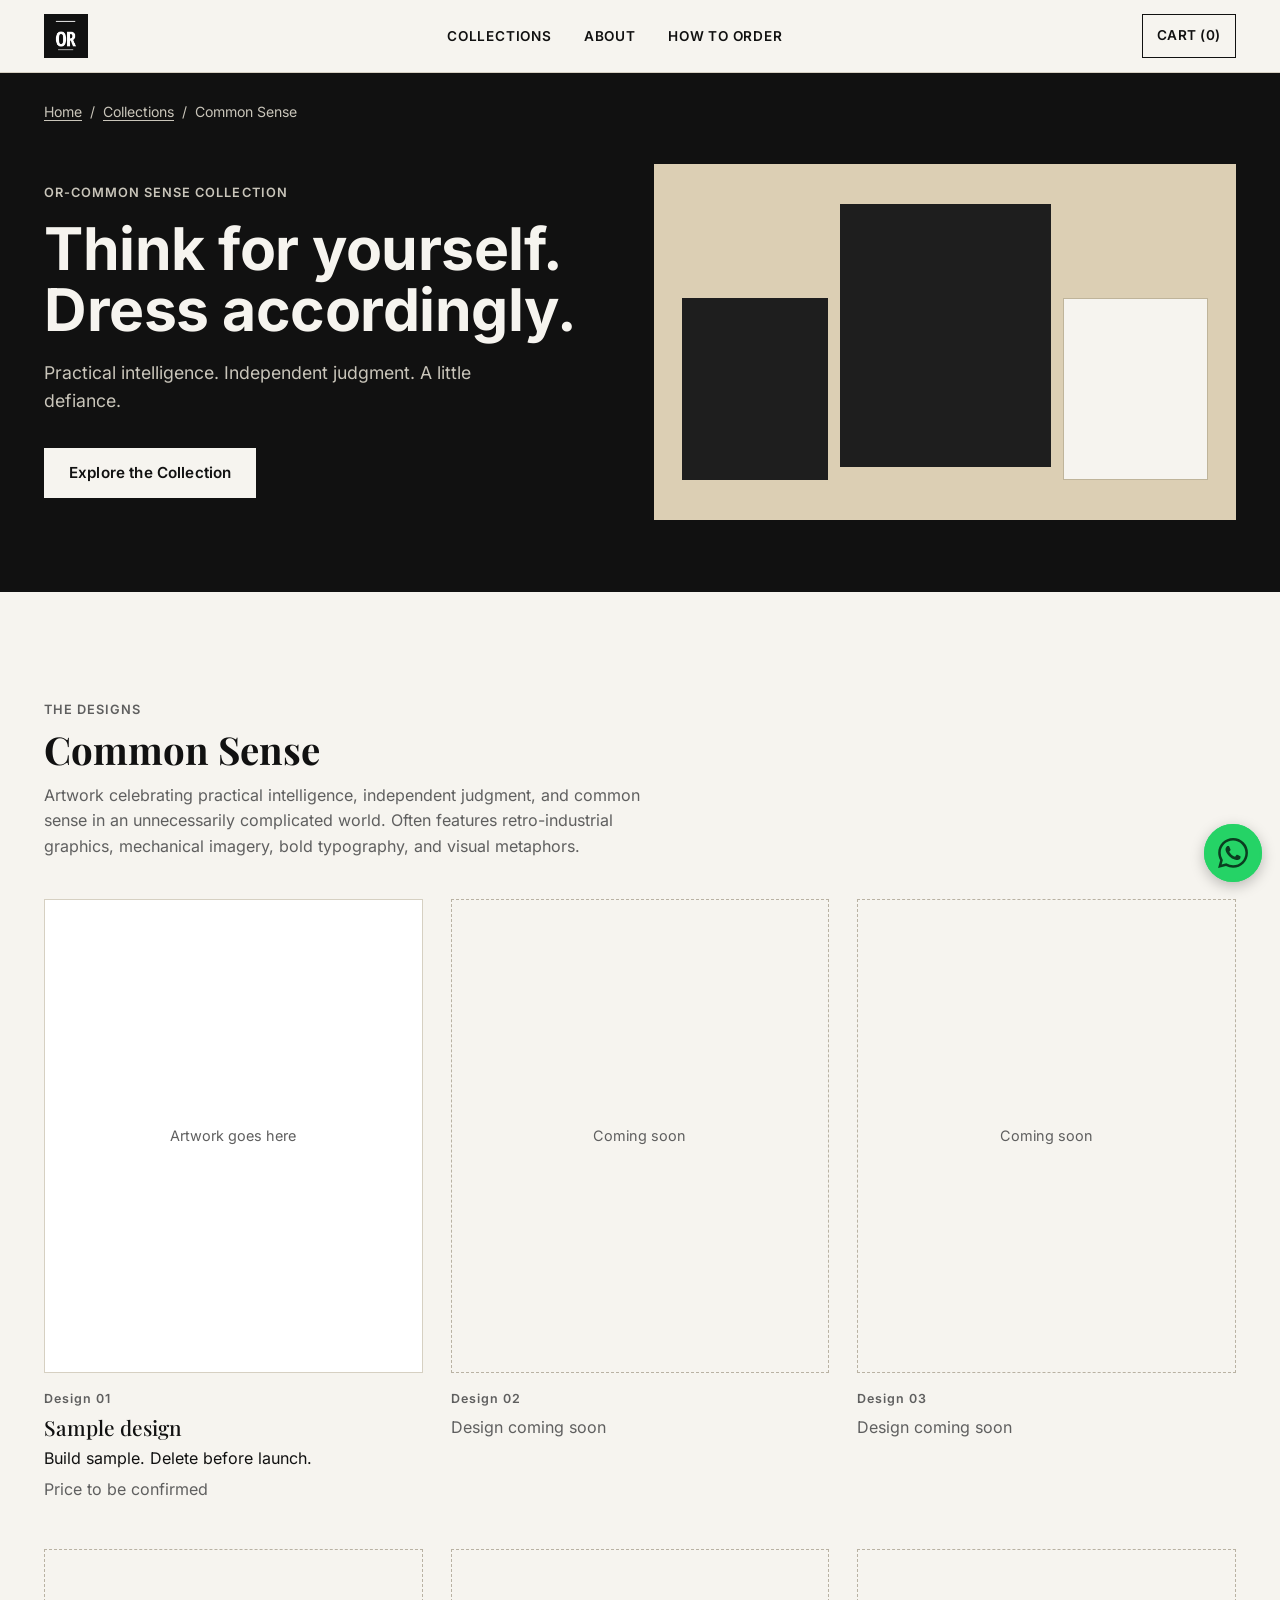
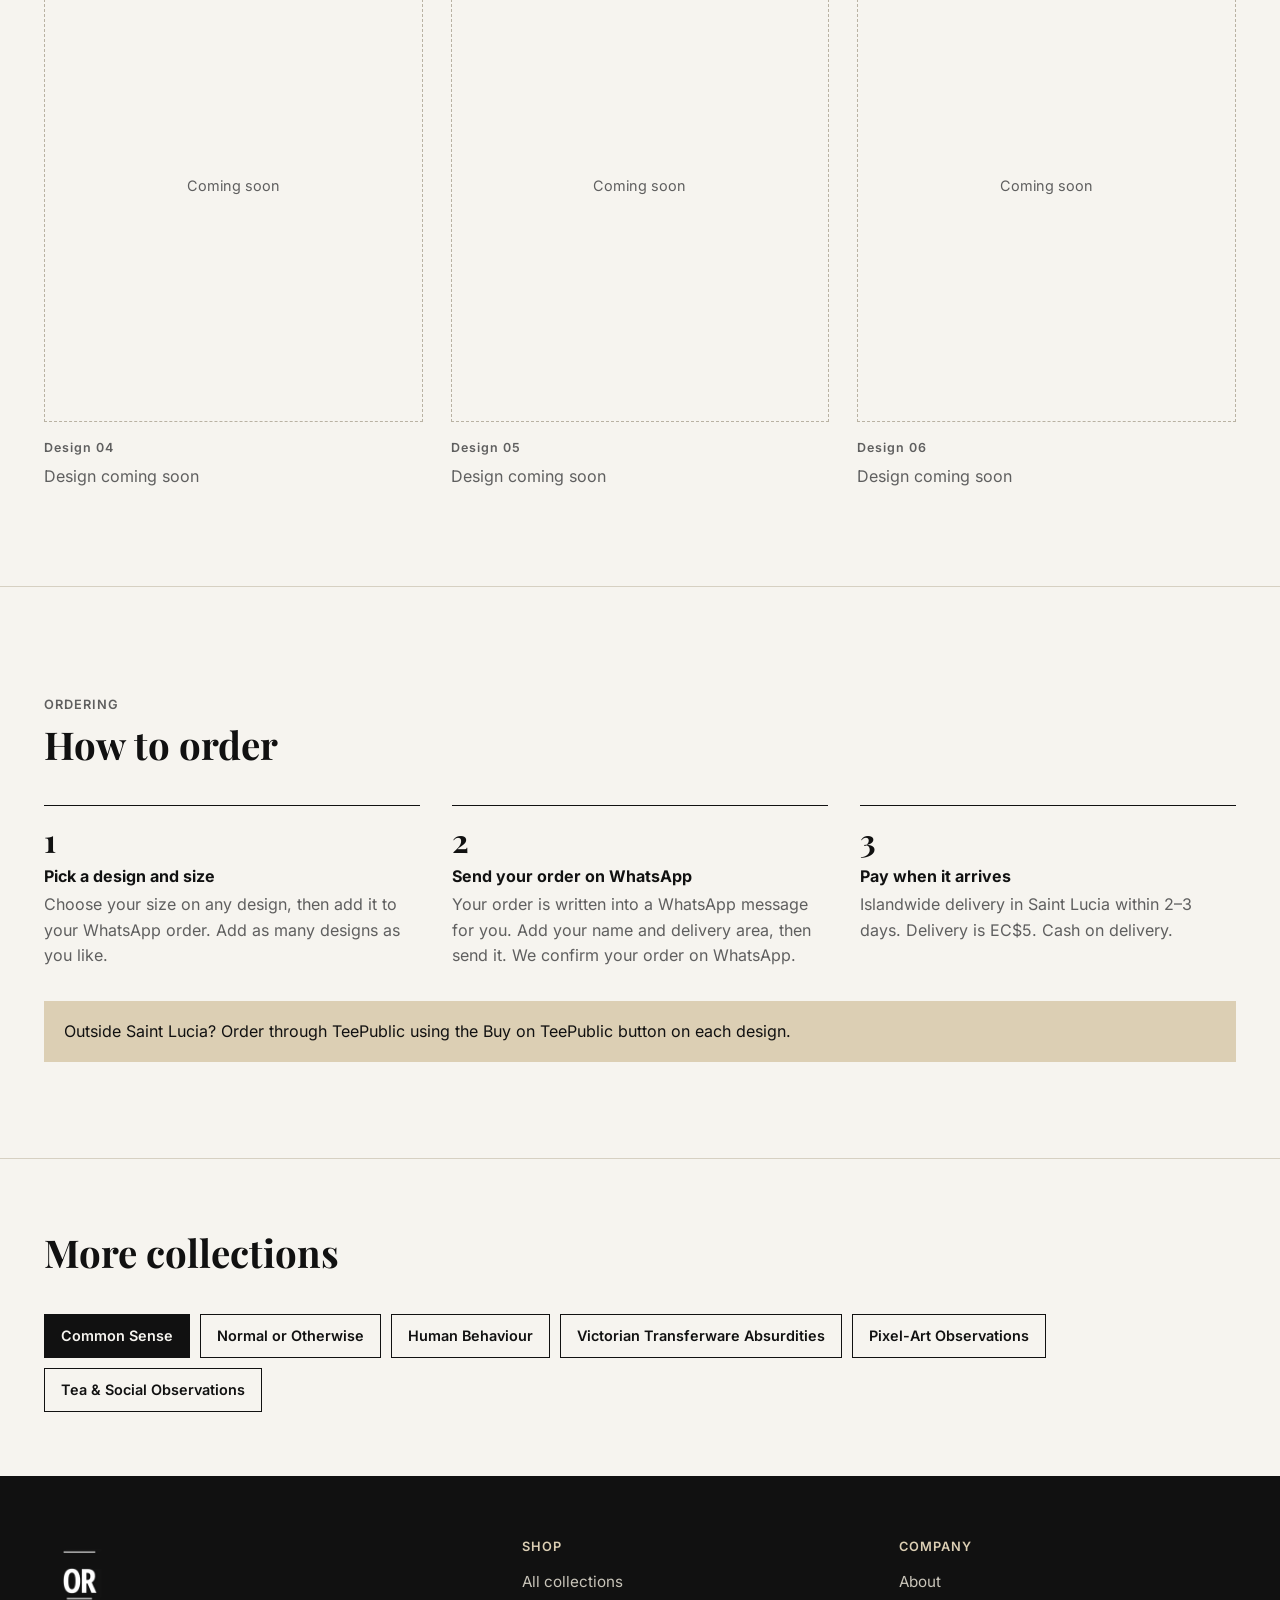
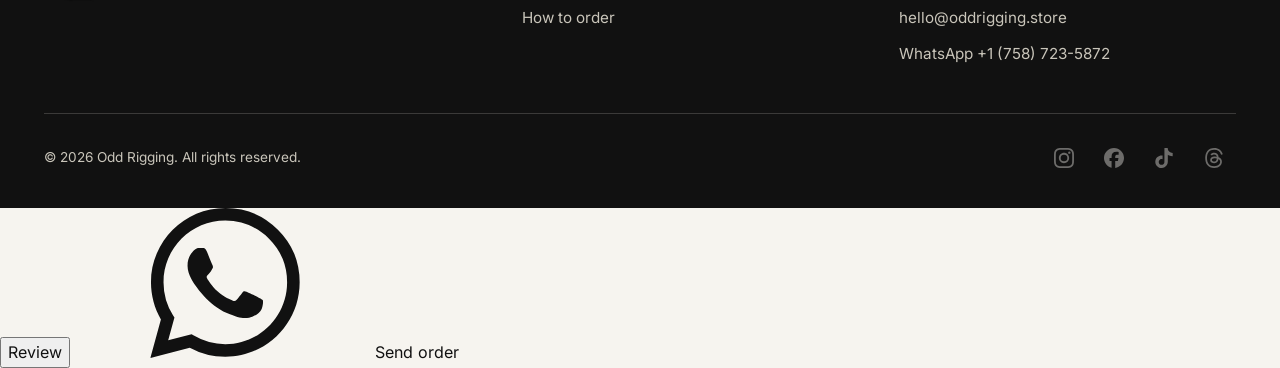
==== commit 9086bba6: "Add files via upload" ====
--- a/common-sense.html
+++ b/common-sense.html
@@ -150,11 +150,13 @@
 
       <!-- ================= DESIGN CARD TEMPLATE =================
            data-id:        the slot id, e.g. common-sense-01 (also the image file name)
-           data-price:     number only, e.g. 85 (currency is set in assets/js/or.js);
-                           leave empty to show "Price to be confirmed"
-           data-sizes:     optional, e.g. "S,M,L" (leave out to offer S to 2XL)
-           data-teepublic: full https://www.teepublic.com/... link (leave empty to hide the button)
-           product-desc:   the longer description, shown only in the details window
+           data-price:     one price for every size, number only, e.g. 85
+                           (currency is set once in assets/js/or.js). Empty = "Price to be confirmed"
+           data-prices:    OPTIONAL per-size prices, e.g. "2XL:95" or "S:85,M:85,L:85,XL:85,2XL:95"
+                           (any size not listed uses data-price)
+           data-sizes:     OPTIONAL, e.g. "S,M,L" (leave out to offer S to 2XL)
+           data-teepublic: full https://www.teepublic.com/... link.
+                           Empty = the Buy on TeePublic button shows greyed out.
         <li>
           <article class="product" data-id="common-sense-01" data-price="" data-teepublic="">
             <div class="product-media">
@@ -164,26 +166,26 @@
               </picture>
             </div>
             <div class="product-body">
-              <p class="product-num">01</p>
+              <p class="product-num">Design 01</p>
               <h3 class="product-name">DESIGN NAME</h3>
+              <p class="product-desc">ONE OR TWO SENTENCES ABOUT THE DESIGN</p>
               <p class="product-price"></p>
-              <div class="product-desc" hidden><p>DESIGN DESCRIPTION</p></div>
-              <button type="button" class="card-open" aria-haspopup="dialog">View details<span class="vh"> for DESIGN NAME</span></button>
+              <p class="size-dots"></p>
             </div>
           </article>
         </li>
       ========================================================== -->
       <ul class="product-grid">
-        <!-- BUILD SAMPLE (slot 01): lets you test the modal and cart now. Replace with a real design before launch. -->
+        <!-- BUILD SAMPLE (slot 01): lets you test ordering now. Replace with a real design before launch. -->
         <li>
           <article class="product" data-id="common-sense-01" data-price="" data-teepublic="">
             <div class="product-media is-empty"><span>Artwork goes here</span></div>
             <div class="product-body">
-              <p class="product-num">01</p>
+              <p class="product-num">Design 01</p>
               <h3 class="product-name">Sample design</h3>
+              <p class="product-desc">Build sample. Delete before launch.</p>
               <p class="product-price"></p>
-              <div class="product-desc" hidden><p>Build sample. Delete before launch.</p></div>
-              <button type="button" class="card-open" aria-haspopup="dialog">View details<span class="vh"> for Sample design</span></button>
+              <p class="size-dots"></p>
             </div>
           </article>
         </li>
@@ -193,7 +195,7 @@
           <article class="product is-coming">
             <div class="product-media is-empty"><span>Coming soon</span></div>
             <div class="product-body">
-              <p class="product-num">02</p>
+              <p class="product-num">Design 02</p>
               <p class="product-coming">Design coming soon</p>
             </div>
           </article>
@@ -204,7 +206,7 @@
           <article class="product is-coming">
             <div class="product-media is-empty"><span>Coming soon</span></div>
             <div class="product-body">
-              <p class="product-num">03</p>
+              <p class="product-num">Design 03</p>
               <p class="product-coming">Design coming soon</p>
             </div>
           </article>
@@ -215,7 +217,7 @@
           <article class="product is-coming">
             <div class="product-media is-empty"><span>Coming soon</span></div>
             <div class="product-body">
-              <p class="product-num">04</p>
+              <p class="product-num">Design 04</p>
               <p class="product-coming">Design coming soon</p>
             </div>
           </article>
@@ -226,7 +228,7 @@
           <article class="product is-coming">
             <div class="product-media is-empty"><span>Coming soon</span></div>
             <div class="product-body">
-              <p class="product-num">05</p>
+              <p class="product-num">Design 05</p>
               <p class="product-coming">Design coming soon</p>
             </div>
           </article>
@@ -237,7 +239,7 @@
           <article class="product is-coming">
             <div class="product-media is-empty"><span>Coming soon</span></div>
             <div class="product-body">
-              <p class="product-num">06</p>
+              <p class="product-num">Design 06</p>
               <p class="product-coming">Design coming soon</p>
             </div>
           </article>
@@ -290,28 +292,6 @@
 
 </main>
 
-<dialog id="product-dialog" class="pd" aria-labelledby="pd-title">
-  <div class="pd-inner">
-    <button type="button" class="close-btn pd-close" data-close-dialog aria-label="Close design details">&times;</button>
-    <div id="pd-media" class="pd-media is-empty"></div>
-    <div class="pd-body">
-      <p class="label">OR-COMMON SENSE COLLECTION</p>
-      <h2 id="pd-title"></h2>
-      <p id="pd-price" class="pd-price"></p>
-      <div id="pd-desc" class="pd-desc"></div>
-      <fieldset id="pd-fieldset" class="sizes" aria-describedby="pd-error">
-        <legend>Size</legend>
-        <div id="pd-sizes" class="size-row"></div>
-      </fieldset>
-      <p id="pd-error" class="size-error" hidden>Choose a size first.</p>
-      <button type="button" id="pd-add" class="btn btn-solid btn-block">Add to WhatsApp order</button>
-      <p id="pd-added" class="added-note" hidden><span id="pd-added-text"></span> <button type="button" id="pd-view-order" class="link-btn">View order</button></p>
-      <a id="pd-teepublic" class="btn btn-block" target="_blank" rel="noopener noreferrer" hidden>Buy on TeePublic<span class="vh"> (opens TeePublic in a new tab)</span></a>
-      <p class="cart-note"><span data-or="delivery-text">Islandwide delivery in Saint Lucia, 2&ndash;3 days. Cash on delivery.</span> Outside Saint Lucia? Use Buy on TeePublic where shown.</p>
-    </div>
-  </div>
-</dialog>
-
 <footer class="site-footer on-dark">
   <div class="wrap">
     <div class="footer-grid">
@@ -354,6 +334,15 @@
   <a class="wa-float" href="https://wa.me/17587235872?text=Hi%20ODD%20RIGGING%2C%20I%20have%20a%20question." target="_blank" rel="noopener noreferrer" aria-label="Chat with ODD RIGGING on WhatsApp"><svg aria-hidden="true" focusable="false"><use href="assets/icons/icons.svg#i-whatsapp"></use></svg></a>
 </footer>
 
+<div id="order-bar" class="order-bar">
+  <div class="ob-summary">
+    <p id="ob-items" class="ob-items"></p>
+    <p id="ob-total" class="ob-total"></p>
+  </div>
+  <button type="button" class="ob-review" data-open="cart" aria-haspopup="dialog" aria-expanded="false">Review</button>
+  <a id="ob-send" class="ob-send" target="_blank" rel="noopener noreferrer"><svg aria-hidden="true" focusable="false"><use href="assets/icons/icons.svg#i-whatsapp"></use></svg>Send order<span class="vh"> on WhatsApp (opens WhatsApp)</span></a>
+</div>
+
 <dialog id="cart-dialog" class="sheet" aria-labelledby="cart-title">
   <div class="sheet-inner">
     <div class="sheet-head">
--- a/assets/css/or.css
+++ b/assets/css/or.css
@@ -35,6 +35,7 @@
 
 /* ---------- base ---------- */
 *,*::before,*::after{box-sizing:border-box;}
+[hidden]{display:none !important;}
 html{scroll-behavior:smooth;scroll-padding-top:84px;}
 html:has(dialog[open]){overflow:hidden;}
 body{
@@ -166,8 +167,12 @@
   transition:background .2s var(--ease),color .2s var(--ease);
 }
 .collection-tile a:hover{background:var(--black);color:var(--ivory);}
-.collection-tile a:hover .tile-meta{color:var(--on-dark-2);}
+.collection-tile a:hover .tile-code{font-size:.75rem;font-weight:600;letter-spacing:.08em;text-transform:uppercase;color:var(--ink-2);margin-bottom:10px;}
+.collection-tile a:hover .tile-code{color:var(--on-dark-2);}
+.tile-meta{color:var(--on-dark-2);}
 .collection-tile h3{font-size:clamp(1.5rem,2.2vw,1.9rem);}
+.tile-code{font-size:.75rem;font-weight:600;letter-spacing:.08em;text-transform:uppercase;color:var(--ink-2);margin-bottom:10px;}
+.collection-tile a:hover .tile-code{color:var(--on-dark-2);}
 .tile-meta{font-size:.9rem;color:var(--ink-2);}
 .tile-media{margin:-28px -28px 0;aspect-ratio:4/3;overflow:hidden;background:var(--white);}
 .tile-media img{width:100%;height:100%;object-fit:cover;}
@@ -210,6 +215,7 @@
 .breadcrumb ol{list-style:none;margin:0 0 20px;padding:0;display:flex;flex-wrap:wrap;gap:8px;font-size:.88rem;color:var(--ink-2);}
 .breadcrumb li + li::before{content:"/";margin-right:8px;}
 .breadcrumb a{text-decoration:underline;text-underline-offset:3px;}
+.page-head .label{margin-bottom:8px;}
 .page-head h1{font-size:clamp(2.2rem,5vw,3.6rem);}
 .page-head .intro{margin-top:14px;max-width:56ch;color:var(--ink-2);}
 
@@ -243,6 +249,58 @@
 .other-collections{list-style:none;margin:0;padding:0;display:flex;flex-wrap:wrap;gap:10px;}
 .other-collections a{display:inline-flex;align-items:center;min-height:44px;padding:0 16px;border:1.5px solid var(--black);text-decoration:none;font-weight:600;font-size:.9rem;}
 .other-collections a:hover,.other-collections a[aria-current="page"]{background:var(--black);color:var(--ivory);}
+
+
+/* ---------- collection hero (wireframe: kicker, headline, sub, artwork zone, CTA) ---------- */
+.btn-light{background:var(--ivory);color:var(--black);border-color:var(--ivory);}
+.btn-light:hover{background:transparent;color:var(--ivory);}
+.collection-hero{background:var(--black);color:var(--ivory);padding:28px 0 72px;}
+.collection-hero .breadcrumb ol{color:var(--on-dark-2);margin-bottom:40px;}
+.ch-grid{display:grid;grid-template-columns:1fr 1.05fr;gap:56px;align-items:center;}
+.ch-copy h1{font-family:var(--sans);font-weight:700;letter-spacing:-.02em;}
+.ch-kicker{display:block;font-size:.8rem;font-weight:600;letter-spacing:.08em;text-transform:uppercase;color:var(--on-dark-2);margin-bottom:18px;}
+.ch-headline{display:block;font-size:clamp(2.2rem,4.6vw,3.8rem);line-height:1.05;}
+.ch-sub{margin-top:18px;font-size:1.1rem;color:var(--on-dark-2);max-width:40ch;}
+.ch-copy .btn{margin-top:32px;}
+.ch-art{background:var(--kraft);padding:40px 28px;display:grid;grid-template-columns:1fr 1.45fr 1fr;gap:12px;align-items:end;}
+.ch-frame{aspect-ratio:4/5;overflow:hidden;background:#1E1E1E;}
+.ch-frame-c{background:var(--ivory);border:1px solid #BFB49A;}
+
+.ch-frame-b{margin-bottom:6%;}
+.ch-frame img{width:100%;height:100%;object-fit:cover;}
+
+/* ---------- design cards ---------- */
+ul.product-grid{list-style:none;margin:0;padding:0;}
+ul.product-grid > li{display:flex;}
+.product{position:relative;width:100%;}
+.product-num{font-size:.78rem;font-weight:600;letter-spacing:.08em;color:var(--ink-2);}
+.card-open{
+  margin-top:10px;align-self:flex-start;background:none;border:0;padding:6px 0;
+  font-weight:600;font-size:.9rem;text-decoration:underline;text-underline-offset:4px;
+}
+.card-open::after{content:"";position:absolute;inset:0;}   /* whole card opens the details */
+.product:hover .product-media img{transform:scale(1.03);}
+.product-media img{transition:transform .35s var(--ease);}
+.product:has(.card-open:focus-visible){outline:2px solid var(--black);outline-offset:6px;}
+.card-open:focus-visible{outline:none;}
+.product.is-coming .product-media{background:transparent;border-style:dashed;border-color:#B9B2A3;}
+.product-coming{color:var(--ink-2);}
+
+/* ---------- design details window ---------- */
+.pd{width:min(960px,calc(100vw - 32px));max-height:calc(100vh - 32px);margin:auto;border:1px solid var(--black);overflow:auto;}
+.pd[open]{animation:pd-in .2s var(--ease);}
+@keyframes pd-in{from{opacity:0;transform:translateY(12px);}to{opacity:1;transform:none;}}
+.pd-inner{display:grid;grid-template-columns:1fr 1fr;position:relative;}
+.pd-close{position:absolute;top:8px;right:8px;z-index:2;background:var(--ivory);}
+.pd-media{background:var(--white);aspect-ratio:4/5;overflow:hidden;}
+.pd-media img{width:100%;height:100%;object-fit:cover;}
+.pd-media.is-empty{display:flex;align-items:center;justify-content:center;color:var(--ink-2);}
+.pd-body{padding:40px 32px 32px;display:flex;flex-direction:column;gap:12px;}
+.pd-body h2{font-size:clamp(1.6rem,3vw,2.2rem);padding-right:40px;}
+.pd-price{font-size:1.1rem;font-weight:600;}
+.pd-desc p{color:var(--ink-2);}
+.pd-desc p + p{margin-top:10px;}
+.pd .sizes{margin-top:6px;}
 
 /* ---------- footer ---------- */
 .site-footer{background:var(--black);color:var(--on-dark-2);padding:64px 0 28px;}
@@ -291,6 +349,12 @@
   .footer-grid{grid-template-columns:1fr 1fr;}
 }
 @media (max-width:767px){
+  .ch-grid{grid-template-columns:1fr;gap:36px;}
+  .ch-art{padding:28px 18px;}
+  .pd{width:100vw;max-width:100vw;height:100%;max-height:100%;margin:0;border:0;}
+  .pd-inner{grid-template-columns:1fr;}
+  .pd-media{aspect-ratio:1/1;}
+  .pd-body{padding:24px 20px 32px;}
   .or-moment{grid-template-columns:1fr;justify-items:center;text-align:center;gap:20px;}
   .or-moment .side-left,.or-moment .side-right{text-align:center;}
 }
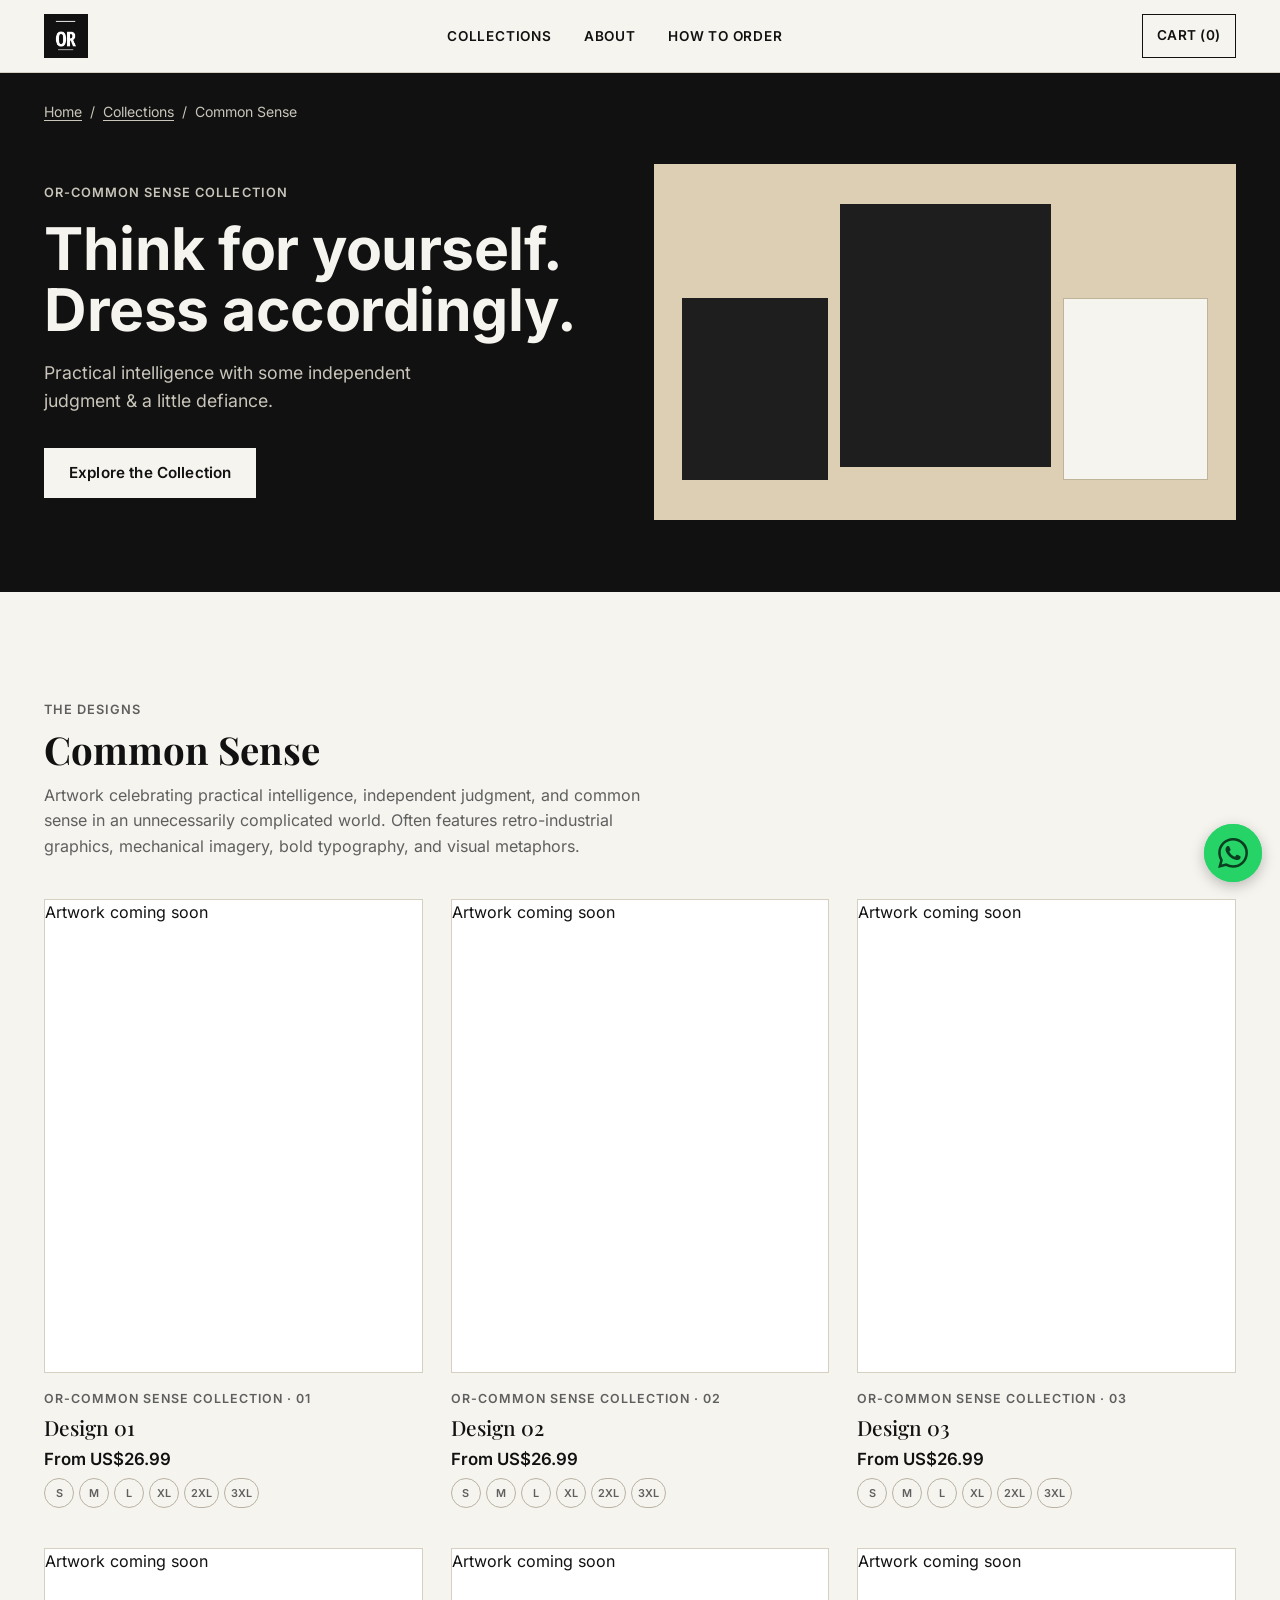
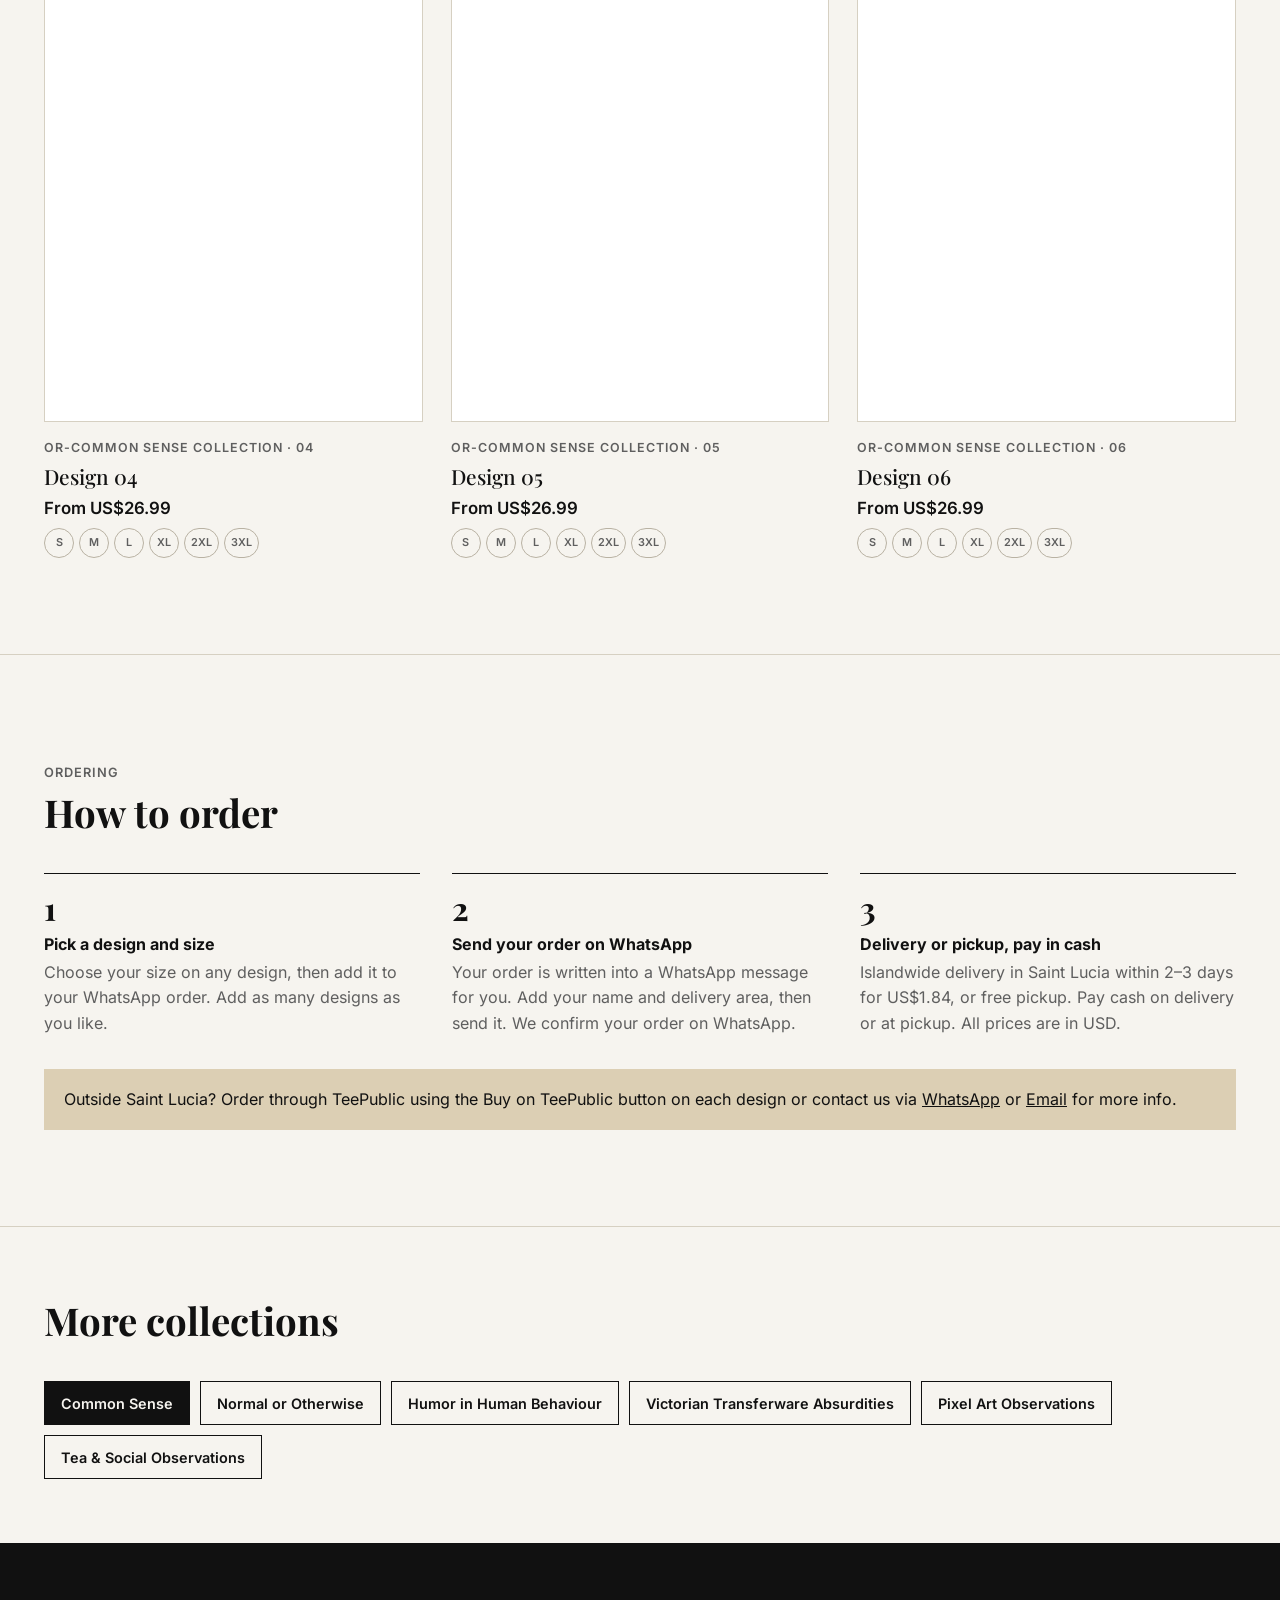
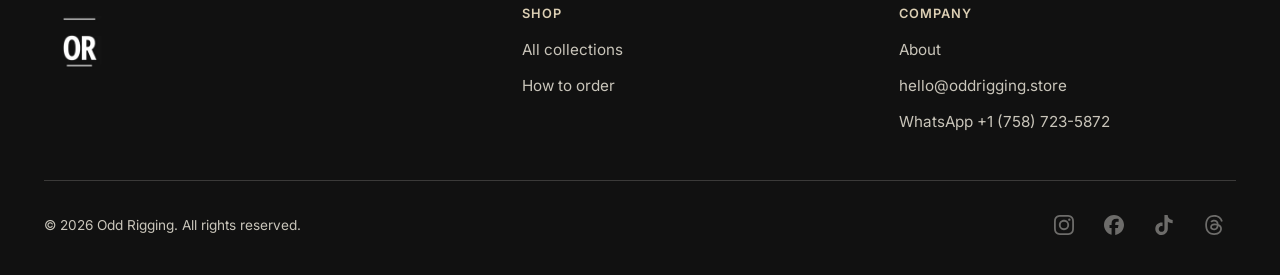
==== commit 0d6a6739: "Add files via upload" ====
--- a/common-sense.html
+++ b/common-sense.html
@@ -6,7 +6,7 @@
 <meta http-equiv="Content-Security-Policy" content="default-src 'self'; script-src 'self'; style-src 'self'; img-src 'self' data:; font-src 'self'; connect-src 'self'; form-action 'self' https://app.kit.com; frame-src 'none'; object-src 'none'; base-uri 'self'; manifest-src 'self'">
 <meta name="referrer" content="strict-origin-when-cross-origin">
 <title>Common Sense | ODD RIGGING</title>
-<meta name="description" content="Common Sense: T-shirts by ODD RIGGING, sizes S to 2XL. Order on WhatsApp for islandwide Saint Lucia delivery, or buy on TeePublic.">
+<meta name="description" content="Common Sense: T-shirts by ODD RIGGING, sizes S to 3XL, from US$26.99. Order on WhatsApp in Saint Lucia or on TeePublic.">
 <meta name="robots" content="index, follow">
 <link rel="canonical" href="https://oddrigging.store/common-sense.html">
 <meta name="theme-color" content="#111111">
@@ -15,7 +15,7 @@
 <meta property="og:site_name" content="ODD RIGGING">
 <meta property="og:locale" content="en_US">
 <meta property="og:title" content="Common Sense | ODD RIGGING">
-<meta property="og:description" content="Common Sense: T-shirts by ODD RIGGING, sizes S to 2XL. Order on WhatsApp for islandwide Saint Lucia delivery, or buy on TeePublic.">
+<meta property="og:description" content="Common Sense: T-shirts by ODD RIGGING, sizes S to 3XL, from US$26.99. Order on WhatsApp in Saint Lucia or on TeePublic.">
 <meta property="og:url" content="https://oddrigging.store/common-sense.html">
 <!-- ASSET NEEDED: images/og-cover.jpg, exactly 1200x630 -->
 <meta property="og:image" content="https://oddrigging.store/images/og-cover.jpg">
@@ -24,7 +24,7 @@
 <meta property="og:image:alt" content="ODD RIGGING wordmark and OR mark">
 <meta name="twitter:card" content="summary_large_image">
 <meta name="twitter:title" content="Common Sense | ODD RIGGING">
-<meta name="twitter:description" content="Common Sense: T-shirts by ODD RIGGING, sizes S to 2XL. Order on WhatsApp for islandwide Saint Lucia delivery, or buy on TeePublic.">
+<meta name="twitter:description" content="Common Sense: T-shirts by ODD RIGGING, sizes S to 3XL, from US$26.99. Order on WhatsApp in Saint Lucia or on TeePublic.">
 <meta name="twitter:image" content="https://oddrigging.store/images/og-cover.jpg">
 
 <!-- Full favicon set + site.webmanifest come in the SEO stage -->
@@ -127,7 +127,7 @@
       <div class="ch-grid">
         <div class="ch-copy">
           <h1 id="page-h"><span class="ch-kicker">OR-COMMON SENSE COLLECTION</span> <span class="ch-headline">Think for yourself. Dress accordingly.</span></h1>
-          <p class="ch-sub">Practical intelligence. Independent judgment. A little defiance.</p>
+          <p class="ch-sub">Practical intelligence with some independent judgment &amp; a little defiance.</p>
           <a href="#designs" class="btn btn-light">Explore the Collection</a>
         </div>
         <!-- ARTWORK ZONE: shows the images of designs 03, 05 and 06. Decorative (the cards below carry the real descriptions). -->
@@ -148,99 +148,128 @@
         <p>Artwork celebrating practical intelligence, independent judgment, and common sense in an unnecessarily complicated world. Often features retro-industrial graphics, mechanical imagery, bold typography, and visual metaphors.</p>
       </div>
 
-      <!-- ================= DESIGN CARD TEMPLATE =================
-           data-id:        the slot id, e.g. common-sense-01 (also the image file name)
-           data-price:     one price for every size, number only, e.g. 85
-                           (currency is set once in assets/js/or.js). Empty = "Price to be confirmed"
-           data-prices:    OPTIONAL per-size prices, e.g. "2XL:95" or "S:85,M:85,L:85,XL:85,2XL:95"
-                           (any size not listed uses data-price)
-           data-sizes:     OPTIONAL, e.g. "S,M,L" (leave out to offer S to 2XL)
-           data-teepublic: full https://www.teepublic.com/... link.
-                           Empty = the Buy on TeePublic button shows greyed out.
-        <li>
-          <article class="product" data-id="common-sense-01" data-price="" data-teepublic="">
-            <div class="product-media">
-              <picture>
-                <source srcset="images/common-sense-01.webp" type="image/webp">
-                <img src="images/common-sense-01.jpg" alt="DESCRIBE THE DESIGN" width="1200" height="1500" loading="lazy" decoding="async">
-              </picture>
-            </div>
-            <div class="product-body">
-              <p class="product-num">Design 01</p>
-              <h3 class="product-name">DESIGN NAME</h3>
-              <p class="product-desc">ONE OR TWO SENTENCES ABOUT THE DESIGN</p>
-              <p class="product-price"></p>
-              <p class="size-dots"></p>
-            </div>
-          </article>
-        </li>
+      <!-- ================= HOW TO FILL A DESIGN CARD =================
+           Every card below already has ordering built in. Per design, edit only:
+             1. the name in <h3 class="product-name">
+             2. the description: un-comment <p class="product-desc">
+             3. the image alt text ("describe the design")
+             4. data-teepublic="https://www.teepublic.com/..." (empty = greyed-out button)
+           and add images/<data-id>.webp + .jpg (1200x1500).
+           Prices and sizes come from assets/js/or.js (S-XL US$26.99, 2XL US$28.99, 3XL US$30.99).
+           Optional per-card overrides: data-sizes="S,M,L"  data-prices="3XL:32.99"
       ========================================================== -->
       <ul class="product-grid">
-        <!-- BUILD SAMPLE (slot 01): lets you test ordering now. Replace with a real design before launch. -->
-        <li>
-          <article class="product" data-id="common-sense-01" data-price="" data-teepublic="">
-            <div class="product-media is-empty"><span>Artwork goes here</span></div>
-            <div class="product-body">
-              <p class="product-num">Design 01</p>
-              <h3 class="product-name">Sample design</h3>
-              <p class="product-desc">Build sample. Delete before launch.</p>
-              <p class="product-price"></p>
-              <p class="size-dots"></p>
-            </div>
-          </article>
-        </li>
-        <!-- SLOT 02 — coming soon. To fill it, replace this <li> with the DESIGN CARD TEMPLATE above,
-             using data-id="common-sense-02" and images/common-sense-02.webp / .jpg -->
-        <li>
-          <article class="product is-coming">
-            <div class="product-media is-empty"><span>Coming soon</span></div>
-            <div class="product-body">
-              <p class="product-num">Design 02</p>
-              <p class="product-coming">Design coming soon</p>
-            </div>
-          </article>
-        </li>
-        <!-- SLOT 03 — coming soon. To fill it, replace this <li> with the DESIGN CARD TEMPLATE above,
-             using data-id="common-sense-03" and images/common-sense-03.webp / .jpg -->
-        <li>
-          <article class="product is-coming">
-            <div class="product-media is-empty"><span>Coming soon</span></div>
-            <div class="product-body">
-              <p class="product-num">Design 03</p>
-              <p class="product-coming">Design coming soon</p>
-            </div>
-          </article>
-        </li>
-        <!-- SLOT 04 — coming soon. To fill it, replace this <li> with the DESIGN CARD TEMPLATE above,
-             using data-id="common-sense-04" and images/common-sense-04.webp / .jpg -->
-        <li>
-          <article class="product is-coming">
-            <div class="product-media is-empty"><span>Coming soon</span></div>
-            <div class="product-body">
-              <p class="product-num">Design 04</p>
-              <p class="product-coming">Design coming soon</p>
-            </div>
-          </article>
-        </li>
-        <!-- SLOT 05 — coming soon. To fill it, replace this <li> with the DESIGN CARD TEMPLATE above,
-             using data-id="common-sense-05" and images/common-sense-05.webp / .jpg -->
-        <li>
-          <article class="product is-coming">
-            <div class="product-media is-empty"><span>Coming soon</span></div>
-            <div class="product-body">
-              <p class="product-num">Design 05</p>
-              <p class="product-coming">Design coming soon</p>
-            </div>
-          </article>
-        </li>
-        <!-- SLOT 06 — coming soon. To fill it, replace this <li> with the DESIGN CARD TEMPLATE above,
-             using data-id="common-sense-06" and images/common-sense-06.webp / .jpg -->
-        <li>
-          <article class="product is-coming">
-            <div class="product-media is-empty"><span>Coming soon</span></div>
-            <div class="product-body">
-              <p class="product-num">Design 06</p>
-              <p class="product-coming">Design coming soon</p>
+        <!-- DESIGN 01: replace "Design 01", add a description and drop images/common-sense-01.webp + .jpg into /images -->
+        <li>
+          <article class="product" data-id="common-sense-01" data-teepublic="">
+            <div class="product-media">
+              <span class="media-fallback">Artwork coming soon</span>
+              <picture>
+                <source srcset="images/common-sense-01.webp" type="image/webp">
+                <img src="images/common-sense-01.jpg" alt="Design 01 T-shirt artwork, Common Sense collection" width="1200" height="1500" loading="lazy" decoding="async">
+              </picture>
+            </div>
+            <div class="product-body">
+              <p class="product-num">OR-COMMON SENSE COLLECTION &middot; 01</p>
+              <h3 class="product-name">Design 01</h3>
+              <!-- <p class="product-desc">ONE OR TWO SENTENCES ABOUT THE DESIGN</p> -->
+              <p class="product-price"></p>
+              <p class="size-dots"></p>
+            </div>
+          </article>
+        </li>
+        <!-- DESIGN 02: replace "Design 02", add a description and drop images/common-sense-02.webp + .jpg into /images -->
+        <li>
+          <article class="product" data-id="common-sense-02" data-teepublic="">
+            <div class="product-media">
+              <span class="media-fallback">Artwork coming soon</span>
+              <picture>
+                <source srcset="images/common-sense-02.webp" type="image/webp">
+                <img src="images/common-sense-02.jpg" alt="Design 02 T-shirt artwork, Common Sense collection" width="1200" height="1500" loading="lazy" decoding="async">
+              </picture>
+            </div>
+            <div class="product-body">
+              <p class="product-num">OR-COMMON SENSE COLLECTION &middot; 02</p>
+              <h3 class="product-name">Design 02</h3>
+              <!-- <p class="product-desc">ONE OR TWO SENTENCES ABOUT THE DESIGN</p> -->
+              <p class="product-price"></p>
+              <p class="size-dots"></p>
+            </div>
+          </article>
+        </li>
+        <!-- DESIGN 03: replace "Design 03", add a description and drop images/common-sense-03.webp + .jpg into /images -->
+        <li>
+          <article class="product" data-id="common-sense-03" data-teepublic="">
+            <div class="product-media">
+              <span class="media-fallback">Artwork coming soon</span>
+              <picture>
+                <source srcset="images/common-sense-03.webp" type="image/webp">
+                <img src="images/common-sense-03.jpg" alt="Design 03 T-shirt artwork, Common Sense collection" width="1200" height="1500" loading="lazy" decoding="async">
+              </picture>
+            </div>
+            <div class="product-body">
+              <p class="product-num">OR-COMMON SENSE COLLECTION &middot; 03</p>
+              <h3 class="product-name">Design 03</h3>
+              <!-- <p class="product-desc">ONE OR TWO SENTENCES ABOUT THE DESIGN</p> -->
+              <p class="product-price"></p>
+              <p class="size-dots"></p>
+            </div>
+          </article>
+        </li>
+        <!-- DESIGN 04: replace "Design 04", add a description and drop images/common-sense-04.webp + .jpg into /images -->
+        <li>
+          <article class="product" data-id="common-sense-04" data-teepublic="">
+            <div class="product-media">
+              <span class="media-fallback">Artwork coming soon</span>
+              <picture>
+                <source srcset="images/common-sense-04.webp" type="image/webp">
+                <img src="images/common-sense-04.jpg" alt="Design 04 T-shirt artwork, Common Sense collection" width="1200" height="1500" loading="lazy" decoding="async">
+              </picture>
+            </div>
+            <div class="product-body">
+              <p class="product-num">OR-COMMON SENSE COLLECTION &middot; 04</p>
+              <h3 class="product-name">Design 04</h3>
+              <!-- <p class="product-desc">ONE OR TWO SENTENCES ABOUT THE DESIGN</p> -->
+              <p class="product-price"></p>
+              <p class="size-dots"></p>
+            </div>
+          </article>
+        </li>
+        <!-- DESIGN 05: replace "Design 05", add a description and drop images/common-sense-05.webp + .jpg into /images -->
+        <li>
+          <article class="product" data-id="common-sense-05" data-teepublic="">
+            <div class="product-media">
+              <span class="media-fallback">Artwork coming soon</span>
+              <picture>
+                <source srcset="images/common-sense-05.webp" type="image/webp">
+                <img src="images/common-sense-05.jpg" alt="Design 05 T-shirt artwork, Common Sense collection" width="1200" height="1500" loading="lazy" decoding="async">
+              </picture>
+            </div>
+            <div class="product-body">
+              <p class="product-num">OR-COMMON SENSE COLLECTION &middot; 05</p>
+              <h3 class="product-name">Design 05</h3>
+              <!-- <p class="product-desc">ONE OR TWO SENTENCES ABOUT THE DESIGN</p> -->
+              <p class="product-price"></p>
+              <p class="size-dots"></p>
+            </div>
+          </article>
+        </li>
+        <!-- DESIGN 06: replace "Design 06", add a description and drop images/common-sense-06.webp + .jpg into /images -->
+        <li>
+          <article class="product" data-id="common-sense-06" data-teepublic="">
+            <div class="product-media">
+              <span class="media-fallback">Artwork coming soon</span>
+              <picture>
+                <source srcset="images/common-sense-06.webp" type="image/webp">
+                <img src="images/common-sense-06.jpg" alt="Design 06 T-shirt artwork, Common Sense collection" width="1200" height="1500" loading="lazy" decoding="async">
+              </picture>
+            </div>
+            <div class="product-body">
+              <p class="product-num">OR-COMMON SENSE COLLECTION &middot; 06</p>
+              <h3 class="product-name">Design 06</h3>
+              <!-- <p class="product-desc">ONE OR TWO SENTENCES ABOUT THE DESIGN</p> -->
+              <p class="product-price"></p>
+              <p class="size-dots"></p>
             </div>
           </article>
         </li>
@@ -266,11 +295,11 @@
           <p>Your order is written into a WhatsApp message for you. Add your name and delivery area, then send it. We confirm your order on WhatsApp.</p>
         </li>
         <li>
-          <h3>Pay when it arrives</h3>
-          <p>Islandwide delivery in Saint Lucia within 2&ndash;3 days. Delivery is <span data-or="delivery-fee">EC$5</span>. Cash on delivery.</p>
+          <h3>Delivery or pickup, pay in cash</h3>
+          <p>Islandwide delivery in Saint Lucia within 2&ndash;3 days for <span data-or="delivery-fee">US$1.84</span>, or free pickup. Pay cash on delivery or at pickup. All prices are in USD.</p>
         </li>
       </ol>
-      <p class="abroad">Outside Saint Lucia? Order through TeePublic using the Buy on TeePublic button on each design.</p>
+      <p class="abroad">Outside Saint Lucia? Order through TeePublic using the Buy on TeePublic button on each design or contact us via <a href="https://wa.me/17587235872?text=Hi%20ODD%20RIGGING%2C%20I%27m%20outside%20Saint%20Lucia%20and%20would%20like%20more%20info." target="_blank" rel="noopener noreferrer">WhatsApp<span class="vh"> (opens WhatsApp)</span></a> or <a href="mailto:hello@oddrigging.store">Email</a> for more info.</p>
     </div>
   </section>
 
@@ -282,9 +311,9 @@
       <ul class="other-collections">
         <li><a href="common-sense.html" aria-current="page">Common Sense</a></li>
         <li><a href="normal-or-otherwise.html">Normal or Otherwise</a></li>
-        <li><a href="human-behaviour.html">Human Behaviour</a></li>
+        <li><a href="human-behaviour.html">Humor in Human Behaviour</a></li>
         <li><a href="transferware.html">Victorian Transferware Absurdities</a></li>
-        <li><a href="pixel-art.html">Pixel-Art Observations</a></li>
+        <li><a href="pixel-art.html">Pixel Art Observations</a></li>
         <li><a href="tea.html">Tea &amp; Social Observations</a></li>
       </ul>
     </div>
@@ -352,11 +381,16 @@
     <p id="cart-empty" class="cart-empty">Your order is empty. Choose a design and size to start.</p>
     <ul id="cart-lines" class="cart-lines" aria-label="Items in your order"></ul>
     <div id="cart-summary" class="cart-summary" hidden>
+      <fieldset class="ship-choice">
+        <legend>Shipping &amp; handling (Saint Lucia)</legend>
+        <label class="ship-opt"><input type="radio" name="or-shipping" value="delivery"><span><strong>Delivery &ndash; US$1.84</strong><small>Islandwide, 2&ndash;3 days. Cash on delivery.</small></span></label>
+        <label class="ship-opt"><input type="radio" name="or-shipping" value="pickup"><span><strong>Pickup &ndash; Free</strong><small>Cash on pickup.</small></span></label>
+      </fieldset>
       <div><span>Items</span><span id="sum-items"></span></div>
-      <div><span>Delivery</span><span id="sum-delivery"></span></div>
-      <div class="total"><span>Total</span><span id="sum-total"></span></div>
-    </div>
-    <p class="cart-note"><span data-or="delivery-text">Islandwide delivery in Saint Lucia, 2&ndash;3 days. Cash on delivery.</span> Outside Saint Lucia? Use Buy on TeePublic on each design.</p>
+      <div><span id="sum-delivery-label">Delivery</span><span id="sum-delivery"></span></div>
+      <div class="total"><span>Total (USD)</span><span id="sum-total"></span></div>
+    </div>
+    <p class="cart-note">Outside Saint Lucia? Order through TeePublic using the Buy on TeePublic button on each design or contact us via <a href="https://wa.me/17587235872?text=Hi%20ODD%20RIGGING%2C%20I%27m%20outside%20Saint%20Lucia%20and%20would%20like%20more%20info." target="_blank" rel="noopener noreferrer">WhatsApp<span class="vh"> (opens WhatsApp)</span></a> or <a href="mailto:hello@oddrigging.store">Email</a> for more info.</p>
     <div class="cart-actions">
       <a id="cart-send" class="btn btn-solid btn-block" aria-disabled="true" tabindex="-1" target="_blank" rel="noopener noreferrer"><svg aria-hidden="true" focusable="false"><use href="assets/icons/icons.svg#i-whatsapp"></use></svg>Send order on WhatsApp<span class="vh"> (opens WhatsApp)</span></a>
       <p id="cart-sent" class="cart-sent" hidden>WhatsApp should now be open with your order. Once you have sent it, you can clear this order.</p>
--- a/assets/css/or.css
+++ b/assets/css/or.css
@@ -274,33 +274,82 @@
 ul.product-grid > li{display:flex;}
 .product{position:relative;width:100%;}
 .product-num{font-size:.78rem;font-weight:600;letter-spacing:.08em;color:var(--ink-2);}
-.card-open{
-  margin-top:10px;align-self:flex-start;background:none;border:0;padding:6px 0;
-  font-weight:600;font-size:.9rem;text-decoration:underline;text-underline-offset:4px;
-}
-.card-open::after{content:"";position:absolute;inset:0;}   /* whole card opens the details */
-.product:hover .product-media img{transform:scale(1.03);}
-.product-media img{transition:transform .35s var(--ease);}
-.product:has(.card-open:focus-visible){outline:2px solid var(--black);outline-offset:6px;}
-.card-open:focus-visible{outline:none;}
 .product.is-coming .product-media{background:transparent;border-style:dashed;border-color:#B9B2A3;}
 .product-coming{color:var(--ink-2);}
 
-/* ---------- design details window ---------- */
-.pd{width:min(960px,calc(100vw - 32px));max-height:calc(100vh - 32px);margin:auto;border:1px solid var(--black);overflow:auto;}
-.pd[open]{animation:pd-in .2s var(--ease);}
-@keyframes pd-in{from{opacity:0;transform:translateY(12px);}to{opacity:1;transform:none;}}
-.pd-inner{display:grid;grid-template-columns:1fr 1fr;position:relative;}
-.pd-close{position:absolute;top:8px;right:8px;z-index:2;background:var(--ivory);}
-.pd-media{background:var(--white);aspect-ratio:4/5;overflow:hidden;}
-.pd-media img{width:100%;height:100%;object-fit:cover;}
-.pd-media.is-empty{display:flex;align-items:center;justify-content:center;color:var(--ink-2);}
-.pd-body{padding:40px 32px 32px;display:flex;flex-direction:column;gap:12px;}
-.pd-body h2{font-size:clamp(1.6rem,3vw,2.2rem);padding-right:40px;}
-.pd-price{font-size:1.1rem;font-weight:600;}
-.pd-desc p{color:var(--ink-2);}
-.pd-desc p + p{margin-top:10px;}
-.pd .sizes{margin-top:6px;}
+/* ---------- card ordering (mechanism from Boutique Corner) ---------- */
+.product{overflow:hidden;background:var(--ivory);}
+.product-media{position:relative;}
+.product-desc{color:var(--ink-2);font-size:.92rem;}
+.product-price{font-weight:600;color:var(--black);font-size:1.05rem;}
+.size-dots{display:flex;flex-wrap:wrap;gap:5px;}
+.size-dots .dot{min-width:30px;height:30px;padding:0 6px;border:1px solid #B9B2A3;border-radius:15px;display:inline-flex;align-items:center;justify-content:center;font-size:.68rem;font-weight:600;color:var(--ink-2);}
+.in-order{font-size:.85rem;font-weight:600;}
+
+.card-hover-btn{
+  position:absolute;left:0;right:0;bottom:0;z-index:3;
+  display:flex;align-items:center;justify-content:center;gap:8px;
+  min-height:48px;padding:14px;border:0;background:var(--black);color:var(--ivory);
+  font-size:.9rem;font-weight:600;letter-spacing:.02em;
+  transform:translateY(100%);transition:transform .3s var(--ease),background .2s;
+}
+.product:hover .card-hover-btn,.product.panel-open .card-hover-btn,.card-hover-btn:focus-visible{transform:translateY(0);}
+.card-hover-btn:hover{background:#2A2A2A;}
+.card-hover-btn:focus-visible{outline:2px solid var(--ivory);outline-offset:-5px;}
+@media (hover:none){.card-hover-btn{transform:translateY(0);}}
+
+.card-tick{position:absolute;top:12px;right:12px;z-index:3;width:30px;height:30px;border-radius:50%;
+  background:var(--black);color:var(--ivory);display:flex;align-items:center;justify-content:center;font-size:.85rem;
+  opacity:0;transform:scale(.5);transition:opacity .25s,transform .25s;}
+.product.is-selected .card-tick{opacity:1;transform:scale(1);}
+
+.order-panel{
+  position:absolute;left:0;right:0;bottom:0;z-index:10;
+  background:var(--white);border-top:2px solid var(--black);
+  padding:18px 18px 20px;display:flex;flex-direction:column;gap:12px;
+  box-shadow:0 -8px 30px rgba(17,17,17,.12);
+  transform:translateY(100%);visibility:hidden;
+  transition:transform .38s var(--ease),visibility 0s linear .38s;
+}
+.order-panel.open{transform:translateY(0);visibility:visible;transition:transform .38s var(--ease),visibility 0s;}
+.op-header{display:flex;align-items:center;justify-content:space-between;gap:12px;}
+.op-title{font-family:var(--serif);font-weight:500;font-size:1.05rem;}
+.op-close{width:36px;height:36px;border:0;border-radius:50%;background:var(--ivory);font-size:1.2rem;line-height:1;}
+.order-panel .size-opt span{flex-direction:column;height:auto;min-height:48px;min-width:52px;padding:4px 8px;line-height:1.2;}
+.order-panel .size-opt small{font-size:.66rem;font-weight:500;opacity:.75;}
+.op-qty-row{display:flex;align-items:center;justify-content:space-between;}
+.op-qty-label{font-size:.8rem;font-weight:600;letter-spacing:.08em;text-transform:uppercase;color:var(--ink-2);}
+.op-qty-ctrl{display:flex;align-items:center;}
+.op-qty-btn{width:44px;height:40px;border:1.5px solid var(--black);background:transparent;font-size:1.1rem;font-weight:600;}
+.op-qty-btn:disabled{opacity:.35;cursor:not-allowed;}
+.op-qty-num{min-width:40px;text-align:center;font-weight:700;}
+.op-subtotal{display:flex;justify-content:space-between;align-items:center;background:var(--ivory);padding:10px 12px;}
+.op-subtotal-label{font-size:.88rem;color:var(--ink-2);}
+.op-subtotal-amount{font-family:var(--serif);font-weight:700;font-size:1.2rem;}
+.op-tp[aria-disabled="true"]{opacity:1;color:#6E6E6E;border-color:#C9C5BA;background:#EDEBE5;cursor:not-allowed;}
+.op-tp[aria-disabled="true"]:hover{background:#EDEBE5;color:#6E6E6E;}
+
+/* ---------- floating order bar ---------- */
+.order-bar{
+  position:fixed;left:50%;bottom:18px;z-index:800;
+  transform:translate(-50%,140%);opacity:0;visibility:hidden;
+  transition:transform .4s var(--ease),opacity .4s,visibility 0s linear .4s;
+  display:flex;align-items:center;gap:12px;padding:12px 14px 12px 20px;
+  background:var(--black);color:var(--ivory);box-shadow:0 12px 40px rgba(17,17,17,.35);
+  width:min(560px,calc(100vw - 24px));
+}
+.order-bar.visible{transform:translate(-50%,0);opacity:1;visibility:visible;transition:transform .4s var(--ease),opacity .4s,visibility 0s;}
+.ob-summary{flex:1;min-width:0;}
+.ob-items{font-size:.72rem;letter-spacing:.06em;text-transform:uppercase;color:var(--on-dark-2);}
+.ob-total{font-family:var(--serif);font-weight:700;font-size:1.15rem;line-height:1.2;}
+.ob-review{min-height:44px;padding:0 14px;border:1.5px solid var(--ivory);background:transparent;color:var(--ivory);font-weight:600;font-size:.85rem;}
+.ob-review:hover{background:var(--ivory);color:var(--black);}
+.ob-send{display:inline-flex;align-items:center;gap:8px;min-height:44px;padding:0 16px;background:#25D366;color:#0B3D20;font-weight:700;font-size:.88rem;text-decoration:none;white-space:nowrap;}
+.ob-send svg{width:20px;height:20px;}
+.ob-send:hover{background:#1FB857;}
+.order-bar :focus-visible{outline-color:var(--ivory);}
+body.has-order-bar .wa-float{bottom:96px;}
+body.has-order-bar{padding-bottom:84px;}
 
 /* ---------- footer ---------- */
 .site-footer{background:var(--black);color:var(--on-dark-2);padding:64px 0 28px;}
@@ -351,14 +400,14 @@
 @media (max-width:767px){
   .ch-grid{grid-template-columns:1fr;gap:36px;}
   .ch-art{padding:28px 18px;}
-  .pd{width:100vw;max-width:100vw;height:100%;max-height:100%;margin:0;border:0;}
-  .pd-inner{grid-template-columns:1fr;}
-  .pd-media{aspect-ratio:1/1;}
-  .pd-body{padding:24px 20px 32px;}
   .or-moment{grid-template-columns:1fr;justify-items:center;text-align:center;gap:20px;}
   .or-moment .side-left,.or-moment .side-right{text-align:center;}
 }
 @media (max-width:575px){
+  .order-bar{bottom:0;width:100vw;padding:10px 12px;gap:8px;}
+  .ob-total{font-size:1rem;}
+  .ob-send{padding:0 12px;}
+  body.has-order-bar .wa-float{bottom:84px;}
   :root{--pad:20px;}
   .section{padding:64px 0;}
   .collection-grid,.product-grid{grid-template-columns:1fr;}
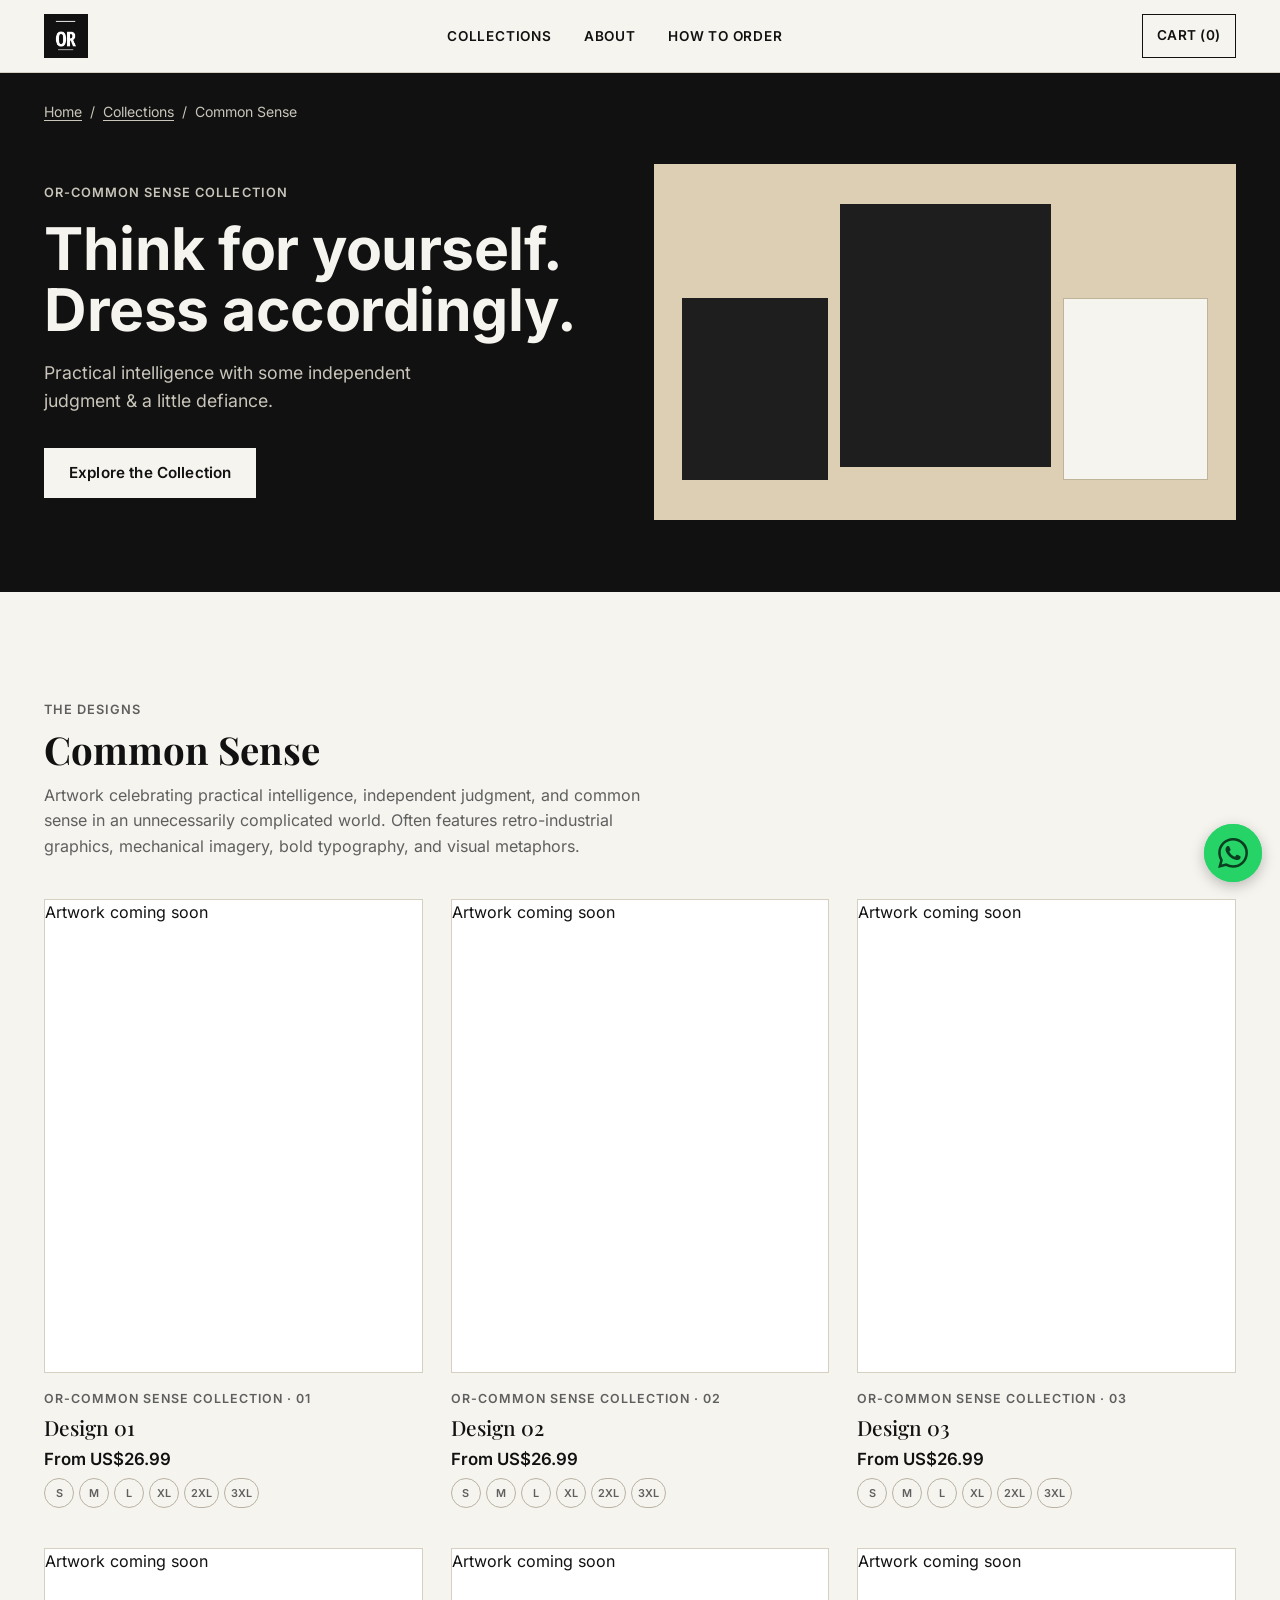
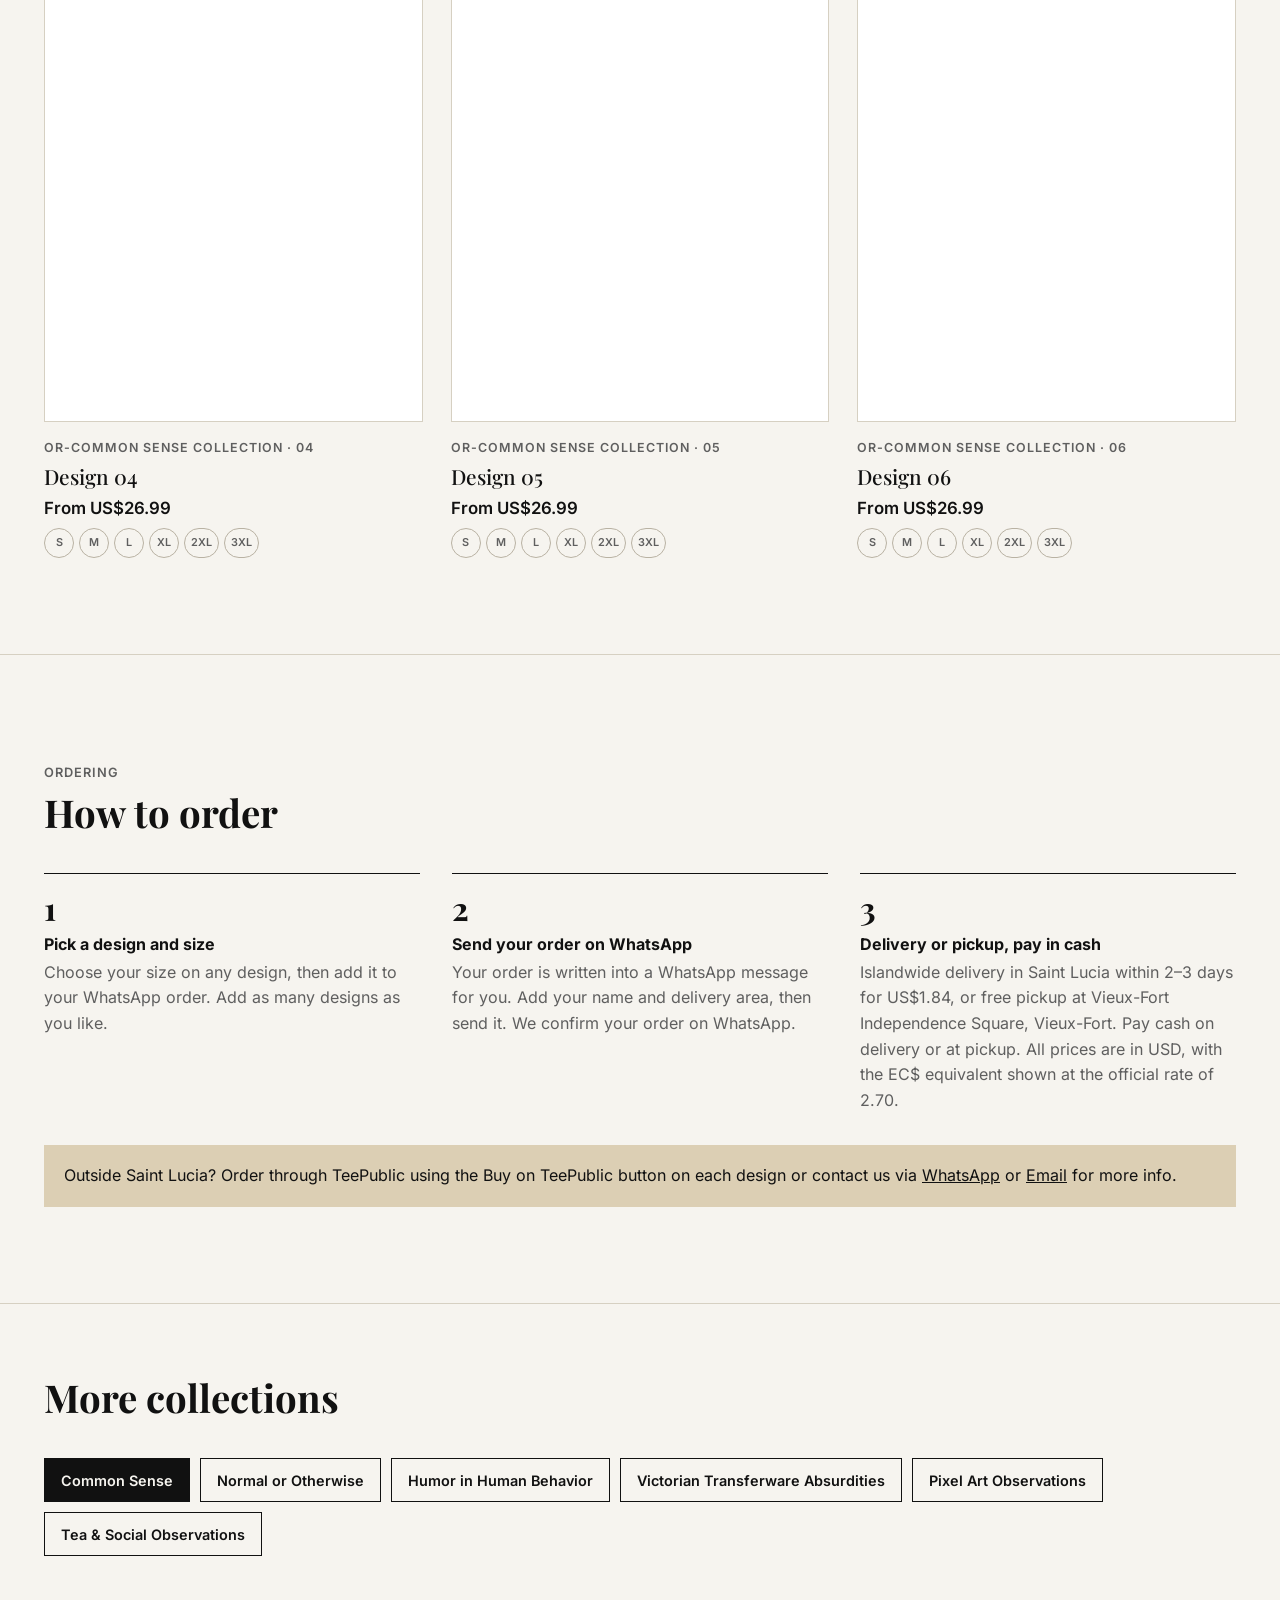
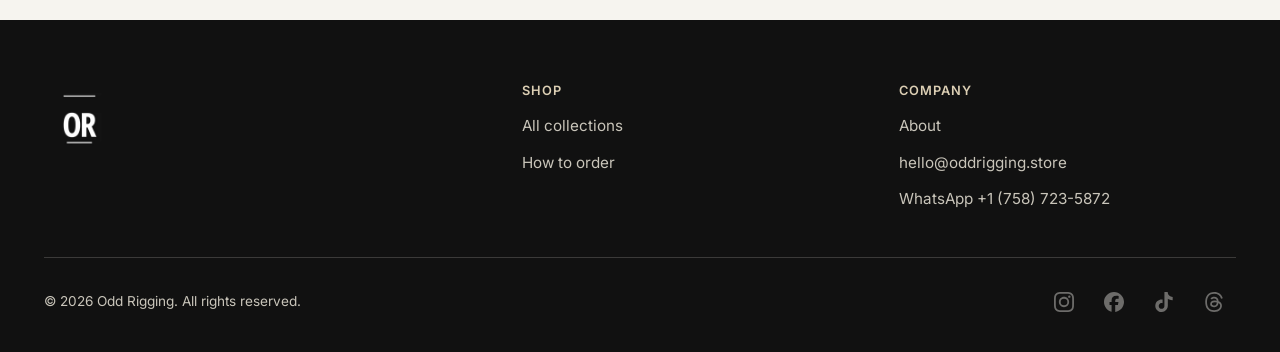
==== commit ba217624: "Add files via upload" ====
--- a/common-sense.html
+++ b/common-sense.html
@@ -296,7 +296,7 @@
         </li>
         <li>
           <h3>Delivery or pickup, pay in cash</h3>
-          <p>Islandwide delivery in Saint Lucia within 2&ndash;3 days for <span data-or="delivery-fee">US$1.84</span>, or free pickup. Pay cash on delivery or at pickup. All prices are in USD.</p>
+          <p>Islandwide delivery in Saint Lucia within 2&ndash;3 days for <span data-or="delivery-fee">US$1.84</span>, or free pickup at Vieux-Fort Independence Square, Vieux-Fort. Pay cash on delivery or at pickup. All prices are in USD, with the EC$ equivalent shown at the official rate of 2.70.</p>
         </li>
       </ol>
       <p class="abroad">Outside Saint Lucia? Order through TeePublic using the Buy on TeePublic button on each design or contact us via <a href="https://wa.me/17587235872?text=Hi%20ODD%20RIGGING%2C%20I%27m%20outside%20Saint%20Lucia%20and%20would%20like%20more%20info." target="_blank" rel="noopener noreferrer">WhatsApp<span class="vh"> (opens WhatsApp)</span></a> or <a href="mailto:hello@oddrigging.store">Email</a> for more info.</p>
@@ -311,7 +311,7 @@
       <ul class="other-collections">
         <li><a href="common-sense.html" aria-current="page">Common Sense</a></li>
         <li><a href="normal-or-otherwise.html">Normal or Otherwise</a></li>
-        <li><a href="human-behaviour.html">Humor in Human Behaviour</a></li>
+        <li><a href="human-behavior.html">Humor in Human Behavior</a></li>
         <li><a href="transferware.html">Victorian Transferware Absurdities</a></li>
         <li><a href="pixel-art.html">Pixel Art Observations</a></li>
         <li><a href="tea.html">Tea &amp; Social Observations</a></li>
@@ -384,11 +384,12 @@
       <fieldset class="ship-choice">
         <legend>Shipping &amp; handling (Saint Lucia)</legend>
         <label class="ship-opt"><input type="radio" name="or-shipping" value="delivery"><span><strong>Delivery &ndash; US$1.84</strong><small>Islandwide, 2&ndash;3 days. Cash on delivery.</small></span></label>
-        <label class="ship-opt"><input type="radio" name="or-shipping" value="pickup"><span><strong>Pickup &ndash; Free</strong><small>Cash on pickup.</small></span></label>
+        <label class="ship-opt"><input type="radio" name="or-shipping" value="pickup"><span><strong>Pickup &ndash; Free</strong><small>Vieux-Fort Independence Square, Vieux-Fort. Cash on pickup.</small></span></label>
       </fieldset>
       <div><span>Items</span><span id="sum-items"></span></div>
       <div><span id="sum-delivery-label">Delivery</span><span id="sum-delivery"></span></div>
       <div class="total"><span>Total (USD)</span><span id="sum-total"></span></div>
+      <div class="sum-ec"><span>EC$ equivalent <small>(at <span data-or="ec-rate">2.70</span>)</small></span><span id="sum-total-ec"></span></div>
     </div>
     <p class="cart-note">Outside Saint Lucia? Order through TeePublic using the Buy on TeePublic button on each design or contact us via <a href="https://wa.me/17587235872?text=Hi%20ODD%20RIGGING%2C%20I%27m%20outside%20Saint%20Lucia%20and%20would%20like%20more%20info." target="_blank" rel="noopener noreferrer">WhatsApp<span class="vh"> (opens WhatsApp)</span></a> or <a href="mailto:hello@oddrigging.store">Email</a> for more info.</p>
     <div class="cart-actions">
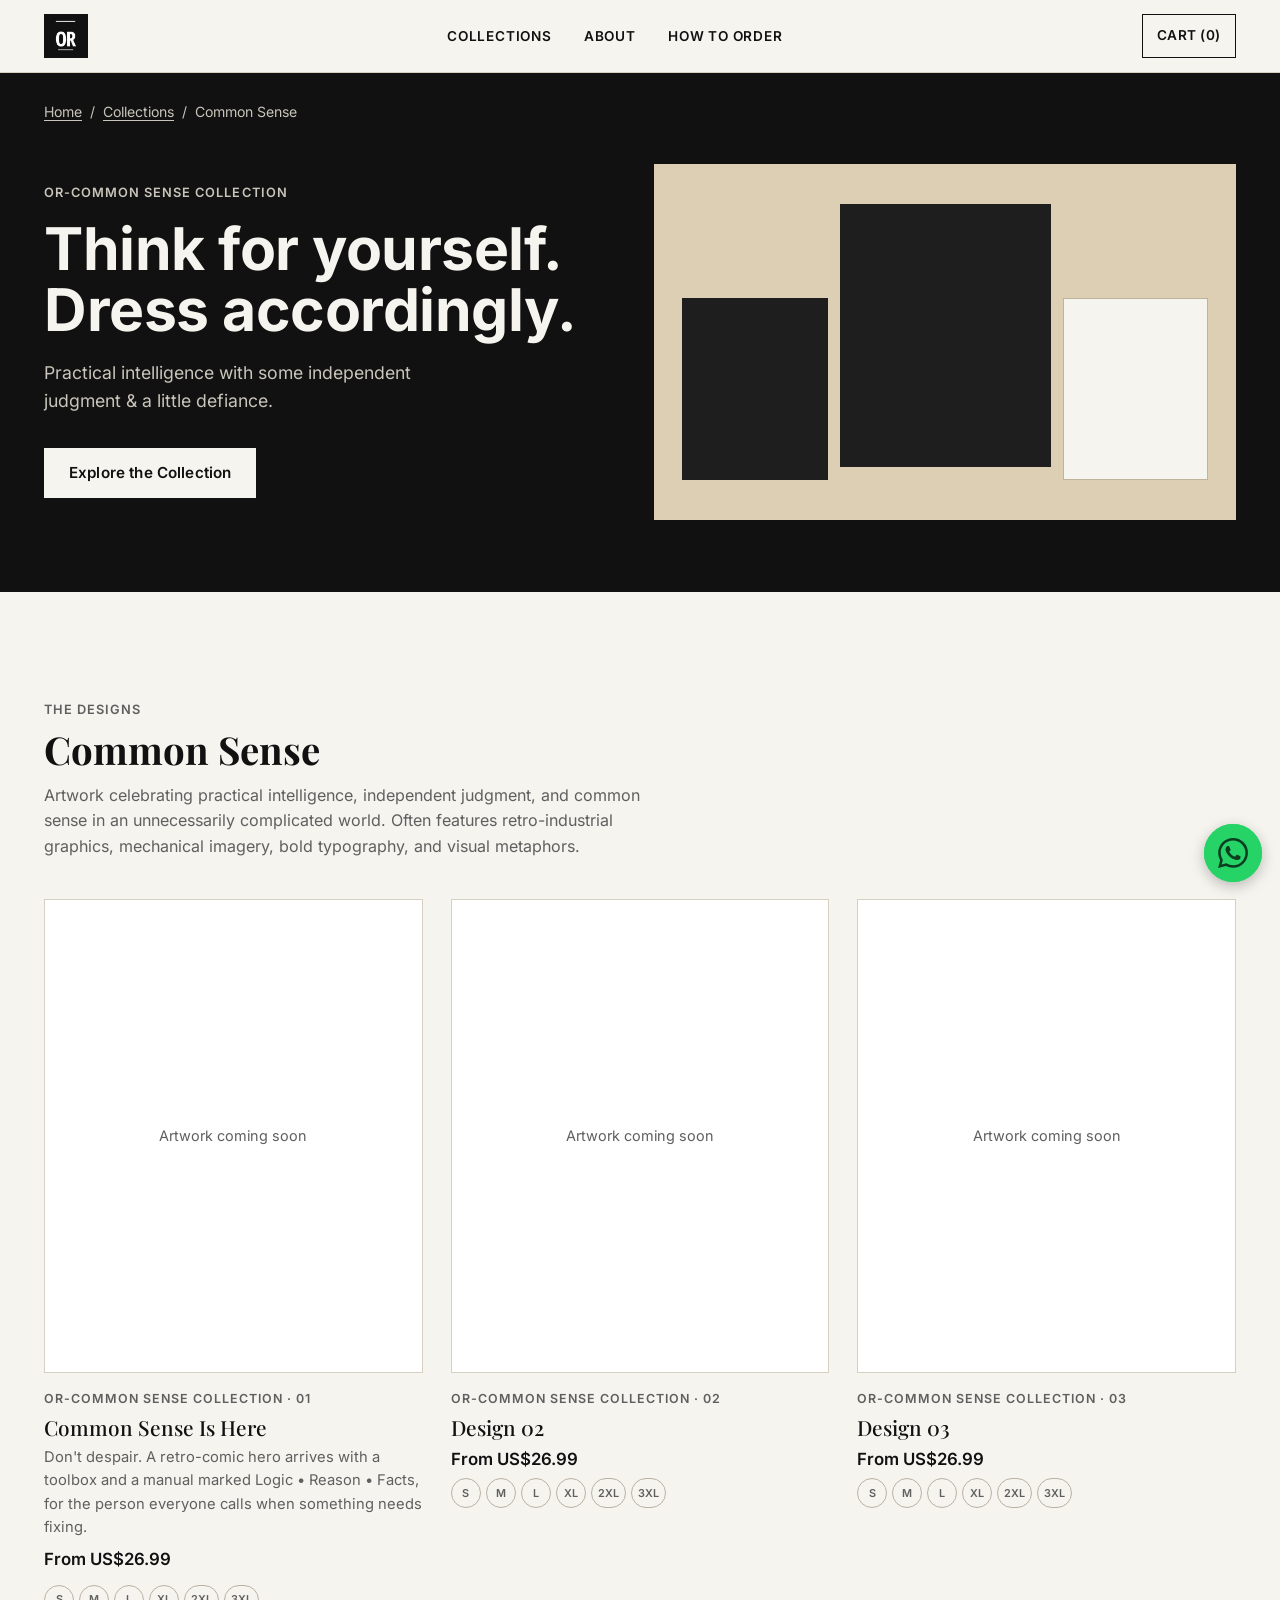
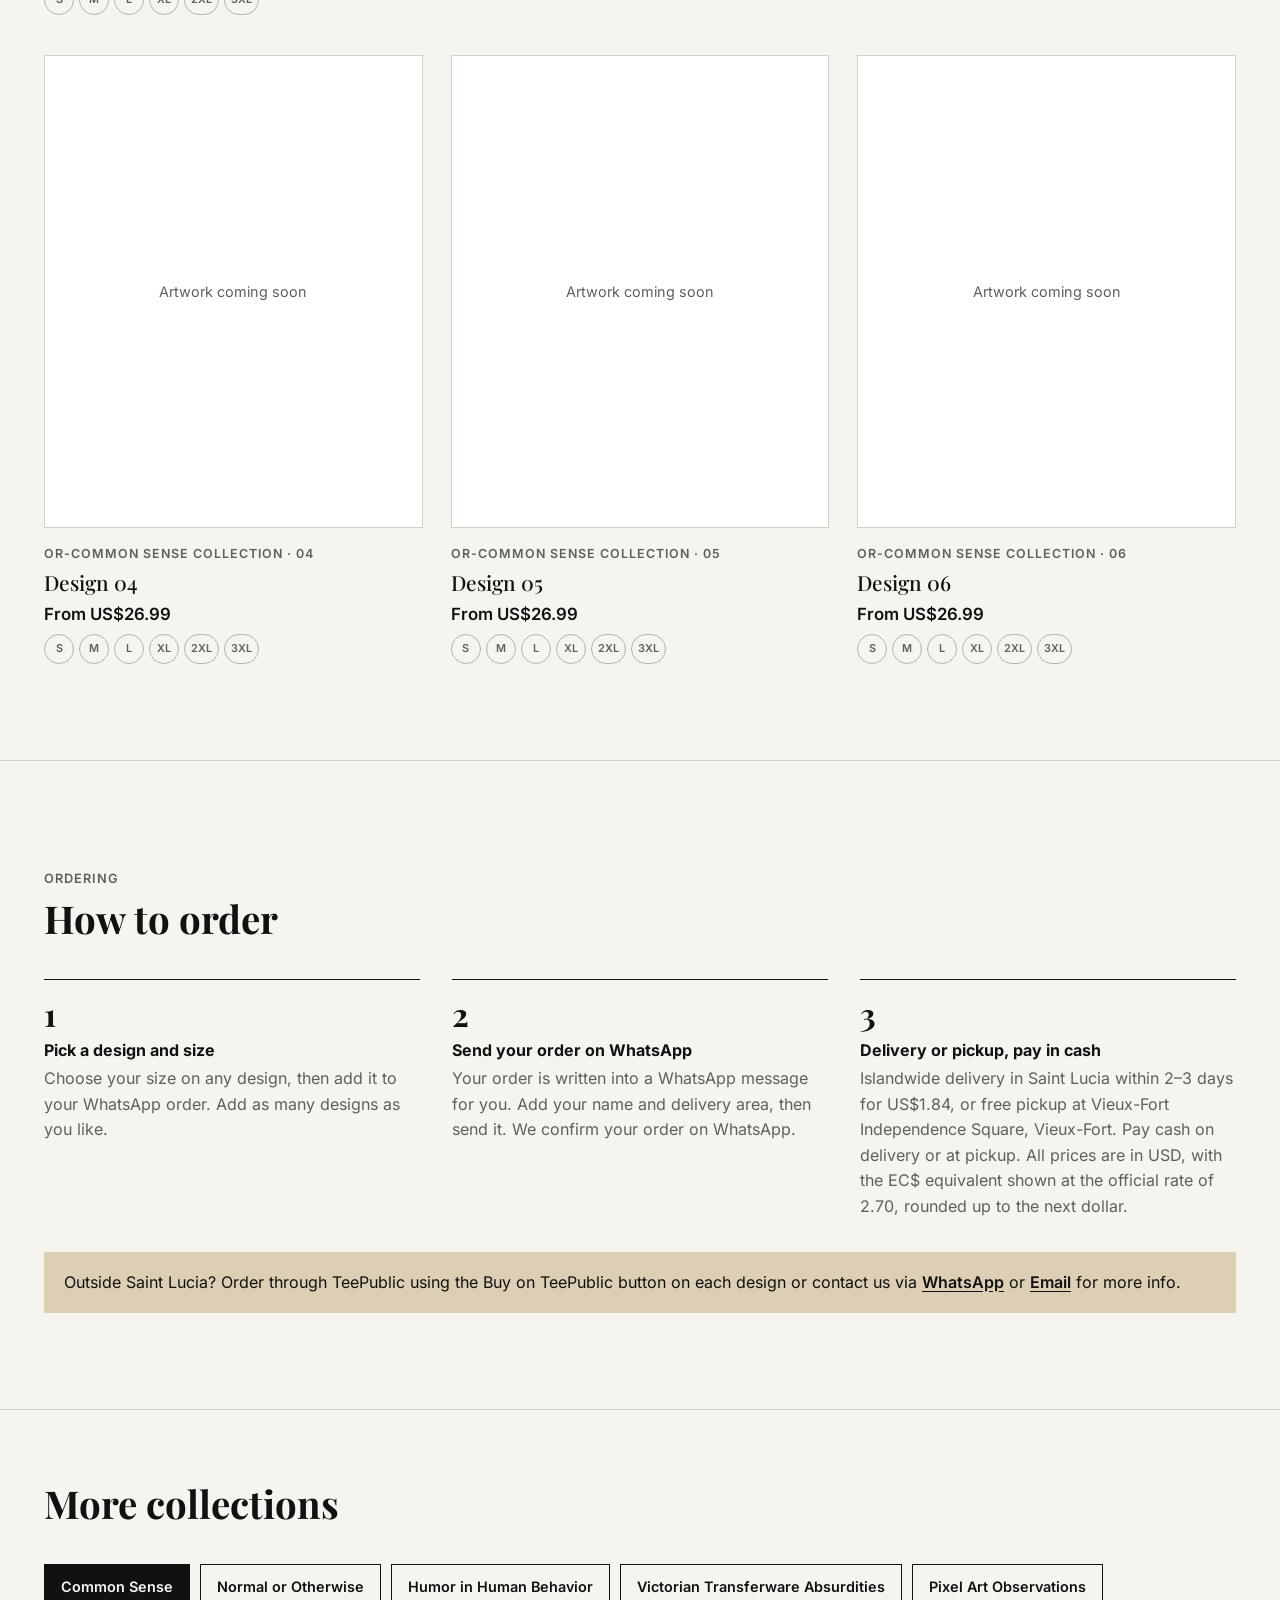
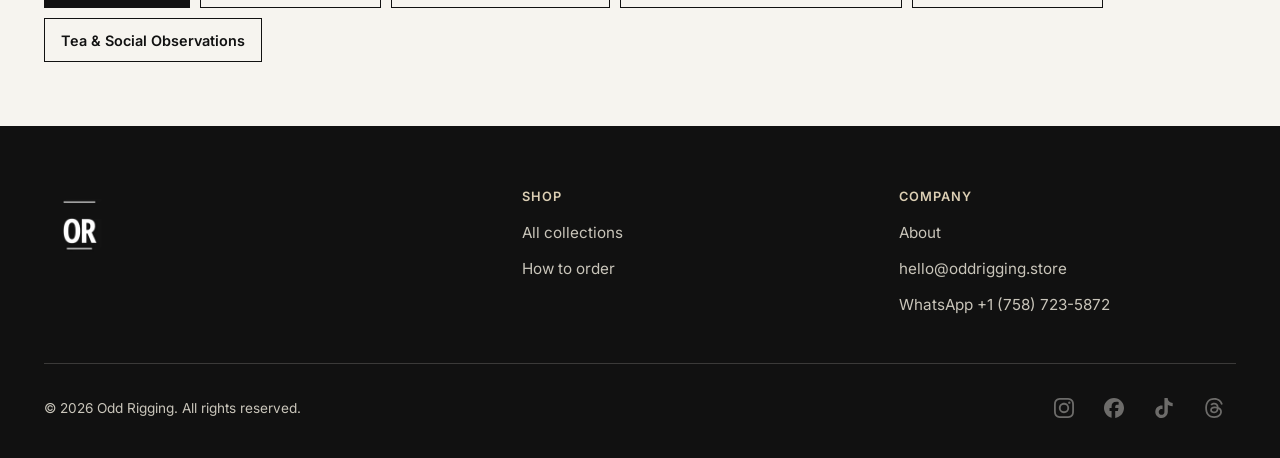
==== commit 9bb4277e: "Add files via upload" ====
--- a/common-sense.html
+++ b/common-sense.html
@@ -149,7 +149,8 @@
       </div>
 
       <!-- ================= HOW TO FILL A DESIGN CARD =================
-           Every card below already has ordering built in. Per design, edit only:
+           Every card below already has ordering built in, switched OFF by data-status="coming-soon".
+           To switch a design ON, delete data-status="coming-soon" from its <article>, then edit:
              1. the name in <h3 class="product-name">
              2. the description: un-comment <p class="product-desc">
              3. the image alt text ("describe the design")
@@ -159,28 +160,29 @@
            Optional per-card overrides: data-sizes="S,M,L"  data-prices="3XL:32.99"
       ========================================================== -->
       <ul class="product-grid">
-        <!-- DESIGN 01: replace "Design 01", add a description and drop images/common-sense-01.webp + .jpg into /images -->
-        <li>
-          <article class="product" data-id="common-sense-01" data-teepublic="">
+        <!-- DESIGN 01: LIVE (edit via DESIGNS in build.py) -->
+        <li>
+          <article class="product" data-id="common-sense-01" data-color="Navy" data-teepublic="">
             <div class="product-media">
               <span class="media-fallback">Artwork coming soon</span>
               <picture>
                 <source srcset="images/common-sense-01.webp" type="image/webp">
-                <img src="images/common-sense-01.jpg" alt="Design 01 T-shirt artwork, Common Sense collection" width="1200" height="1500" loading="lazy" decoding="async">
+                <img src="images/common-sense-01.jpg" alt="Navy T-shirt printed with a retro comic illustration of a confident handyman carrying a toolbox, rolled plans and a book labeled Logic, Reason, Facts, under the words Don&#x27;t Despair. Common Sense Is Here." width="1200" height="1500" loading="lazy" decoding="async">
               </picture>
             </div>
             <div class="product-body">
               <p class="product-num">OR-COMMON SENSE COLLECTION &middot; 01</p>
-              <h3 class="product-name">Design 01</h3>
-              <!-- <p class="product-desc">ONE OR TWO SENTENCES ABOUT THE DESIGN</p> -->
-              <p class="product-price"></p>
-              <p class="size-dots"></p>
-            </div>
-          </article>
-        </li>
-        <!-- DESIGN 02: replace "Design 02", add a description and drop images/common-sense-02.webp + .jpg into /images -->
-        <li>
-          <article class="product" data-id="common-sense-02" data-teepublic="">
+              <h3 class="product-name">Common Sense Is Here</h3>
+              <p class="product-desc">Don&#x27;t despair. A retro-comic hero arrives with a toolbox and a manual marked Logic • Reason • Facts, for the person everyone calls when something needs fixing.</p>
+              <p class="product-price"></p>
+              <p class="product-color"></p>
+              <p class="size-dots"></p>
+            </div>
+          </article>
+        </li>
+        <!-- DESIGN 02: coming soon -->
+        <li>
+          <article class="product" data-id="common-sense-02" data-status="coming-soon" data-teepublic="">
             <div class="product-media">
               <span class="media-fallback">Artwork coming soon</span>
               <picture>
@@ -191,15 +193,14 @@
             <div class="product-body">
               <p class="product-num">OR-COMMON SENSE COLLECTION &middot; 02</p>
               <h3 class="product-name">Design 02</h3>
-              <!-- <p class="product-desc">ONE OR TWO SENTENCES ABOUT THE DESIGN</p> -->
-              <p class="product-price"></p>
-              <p class="size-dots"></p>
-            </div>
-          </article>
-        </li>
-        <!-- DESIGN 03: replace "Design 03", add a description and drop images/common-sense-03.webp + .jpg into /images -->
-        <li>
-          <article class="product" data-id="common-sense-03" data-teepublic="">
+              <p class="product-price"></p>
+              <p class="size-dots"></p>
+            </div>
+          </article>
+        </li>
+        <!-- DESIGN 03: coming soon -->
+        <li>
+          <article class="product" data-id="common-sense-03" data-status="coming-soon" data-teepublic="">
             <div class="product-media">
               <span class="media-fallback">Artwork coming soon</span>
               <picture>
@@ -210,15 +211,14 @@
             <div class="product-body">
               <p class="product-num">OR-COMMON SENSE COLLECTION &middot; 03</p>
               <h3 class="product-name">Design 03</h3>
-              <!-- <p class="product-desc">ONE OR TWO SENTENCES ABOUT THE DESIGN</p> -->
-              <p class="product-price"></p>
-              <p class="size-dots"></p>
-            </div>
-          </article>
-        </li>
-        <!-- DESIGN 04: replace "Design 04", add a description and drop images/common-sense-04.webp + .jpg into /images -->
-        <li>
-          <article class="product" data-id="common-sense-04" data-teepublic="">
+              <p class="product-price"></p>
+              <p class="size-dots"></p>
+            </div>
+          </article>
+        </li>
+        <!-- DESIGN 04: coming soon -->
+        <li>
+          <article class="product" data-id="common-sense-04" data-status="coming-soon" data-teepublic="">
             <div class="product-media">
               <span class="media-fallback">Artwork coming soon</span>
               <picture>
@@ -229,15 +229,14 @@
             <div class="product-body">
               <p class="product-num">OR-COMMON SENSE COLLECTION &middot; 04</p>
               <h3 class="product-name">Design 04</h3>
-              <!-- <p class="product-desc">ONE OR TWO SENTENCES ABOUT THE DESIGN</p> -->
-              <p class="product-price"></p>
-              <p class="size-dots"></p>
-            </div>
-          </article>
-        </li>
-        <!-- DESIGN 05: replace "Design 05", add a description and drop images/common-sense-05.webp + .jpg into /images -->
-        <li>
-          <article class="product" data-id="common-sense-05" data-teepublic="">
+              <p class="product-price"></p>
+              <p class="size-dots"></p>
+            </div>
+          </article>
+        </li>
+        <!-- DESIGN 05: coming soon -->
+        <li>
+          <article class="product" data-id="common-sense-05" data-status="coming-soon" data-teepublic="">
             <div class="product-media">
               <span class="media-fallback">Artwork coming soon</span>
               <picture>
@@ -248,15 +247,14 @@
             <div class="product-body">
               <p class="product-num">OR-COMMON SENSE COLLECTION &middot; 05</p>
               <h3 class="product-name">Design 05</h3>
-              <!-- <p class="product-desc">ONE OR TWO SENTENCES ABOUT THE DESIGN</p> -->
-              <p class="product-price"></p>
-              <p class="size-dots"></p>
-            </div>
-          </article>
-        </li>
-        <!-- DESIGN 06: replace "Design 06", add a description and drop images/common-sense-06.webp + .jpg into /images -->
-        <li>
-          <article class="product" data-id="common-sense-06" data-teepublic="">
+              <p class="product-price"></p>
+              <p class="size-dots"></p>
+            </div>
+          </article>
+        </li>
+        <!-- DESIGN 06: coming soon -->
+        <li>
+          <article class="product" data-id="common-sense-06" data-status="coming-soon" data-teepublic="">
             <div class="product-media">
               <span class="media-fallback">Artwork coming soon</span>
               <picture>
@@ -267,7 +265,6 @@
             <div class="product-body">
               <p class="product-num">OR-COMMON SENSE COLLECTION &middot; 06</p>
               <h3 class="product-name">Design 06</h3>
-              <!-- <p class="product-desc">ONE OR TWO SENTENCES ABOUT THE DESIGN</p> -->
               <p class="product-price"></p>
               <p class="size-dots"></p>
             </div>
@@ -296,7 +293,7 @@
         </li>
         <li>
           <h3>Delivery or pickup, pay in cash</h3>
-          <p>Islandwide delivery in Saint Lucia within 2&ndash;3 days for <span data-or="delivery-fee">US$1.84</span>, or free pickup at Vieux-Fort Independence Square, Vieux-Fort. Pay cash on delivery or at pickup. All prices are in USD, with the EC$ equivalent shown at the official rate of 2.70.</p>
+          <p>Islandwide delivery in Saint Lucia within 2&ndash;3 days for <span data-or="delivery-fee">US$1.84</span>, or free pickup at Vieux-Fort Independence Square, Vieux-Fort. Pay cash on delivery or at pickup. All prices are in USD, with the EC$ equivalent shown at the official rate of 2.70, rounded up to the next dollar.</p>
         </li>
       </ol>
       <p class="abroad">Outside Saint Lucia? Order through TeePublic using the Buy on TeePublic button on each design or contact us via <a href="https://wa.me/17587235872?text=Hi%20ODD%20RIGGING%2C%20I%27m%20outside%20Saint%20Lucia%20and%20would%20like%20more%20info." target="_blank" rel="noopener noreferrer">WhatsApp<span class="vh"> (opens WhatsApp)</span></a> or <a href="mailto:hello@oddrigging.store">Email</a> for more info.</p>
@@ -389,7 +386,7 @@
       <div><span>Items</span><span id="sum-items"></span></div>
       <div><span id="sum-delivery-label">Delivery</span><span id="sum-delivery"></span></div>
       <div class="total"><span>Total (USD)</span><span id="sum-total"></span></div>
-      <div class="sum-ec"><span>EC$ equivalent <small>(at <span data-or="ec-rate">2.70</span>)</small></span><span id="sum-total-ec"></span></div>
+      <div class="sum-ec"><span>EC$ equivalent <small>(at <span data-or="ec-rate">2.70</span>, rounded up)</small></span><span id="sum-total-ec"></span></div>
     </div>
     <p class="cart-note">Outside Saint Lucia? Order through TeePublic using the Buy on TeePublic button on each design or contact us via <a href="https://wa.me/17587235872?text=Hi%20ODD%20RIGGING%2C%20I%27m%20outside%20Saint%20Lucia%20and%20would%20like%20more%20info." target="_blank" rel="noopener noreferrer">WhatsApp<span class="vh"> (opens WhatsApp)</span></a> or <a href="mailto:hello@oddrigging.store">Email</a> for more info.</p>
     <div class="cart-actions">
--- a/assets/css/or.css
+++ b/assets/css/or.css
@@ -132,6 +132,8 @@
 .qty output{min-width:2ch;text-align:center;font-weight:600;}
 .cart-summary{margin-top:20px;display:grid;gap:6px;}
 .cart-summary div{display:flex;justify-content:space-between;gap:12px;}
+.cart-summary .sum-ec{color:var(--ink-2);font-weight:600;}
+.cart-summary .sum-ec small{font-weight:400;}
 .cart-summary .total{font-weight:700;font-size:1.1rem;padding-top:8px;border-top:1px solid var(--black);}
 .cart-note{font-size:.88rem;color:var(--ink-2);margin-top:14px;}
 .cart-actions{margin-top:auto;padding-top:24px;display:grid;gap:12px;}
@@ -325,9 +327,24 @@
 .op-qty-num{min-width:40px;text-align:center;font-weight:700;}
 .op-subtotal{display:flex;justify-content:space-between;align-items:center;background:var(--ivory);padding:10px 12px;}
 .op-subtotal-label{font-size:.88rem;color:var(--ink-2);}
+.op-subtotal-amounts{display:flex;flex-direction:column;align-items:flex-end;}
+.op-subtotal-ec{font-size:.8rem;color:var(--ink-2);font-weight:600;}
 .op-subtotal-amount{font-family:var(--serif);font-weight:700;font-size:1.2rem;}
 .op-tp[aria-disabled="true"]{opacity:1;color:#6E6E6E;border-color:#C9C5BA;background:#EDEBE5;cursor:not-allowed;}
 .op-tp[aria-disabled="true"]:hover{background:#EDEBE5;color:#6E6E6E;}
+
+.media-fallback{position:absolute;inset:0;display:flex;align-items:center;justify-content:center;color:var(--ink-2);font-size:.9rem;z-index:0;}
+.product-media picture,.product-media img{position:relative;z-index:1;}
+.abroad a,.cart-note a{font-weight:600;text-underline-offset:3px;}
+
+/* shipping choice in cart */
+.ship-choice{border:0;margin:0 0 8px;padding:0;display:grid;gap:8px;}
+.ship-choice legend{padding:0;margin-bottom:8px;font-size:.8rem;font-weight:600;letter-spacing:.08em;text-transform:uppercase;color:var(--ink-2);}
+.ship-opt{display:flex;gap:10px;align-items:flex-start;padding:10px 12px;border:1.5px solid var(--line);cursor:pointer;}
+.ship-opt:has(input:checked){border-color:var(--black);background:var(--white);}
+.ship-opt input{margin-top:4px;accent-color:var(--black);width:18px;height:18px;flex:none;}
+.ship-opt span{display:flex;flex-direction:column;}
+.ship-opt small{color:var(--ink-2);font-size:.85rem;}
 
 /* ---------- floating order bar ---------- */
 .order-bar{
